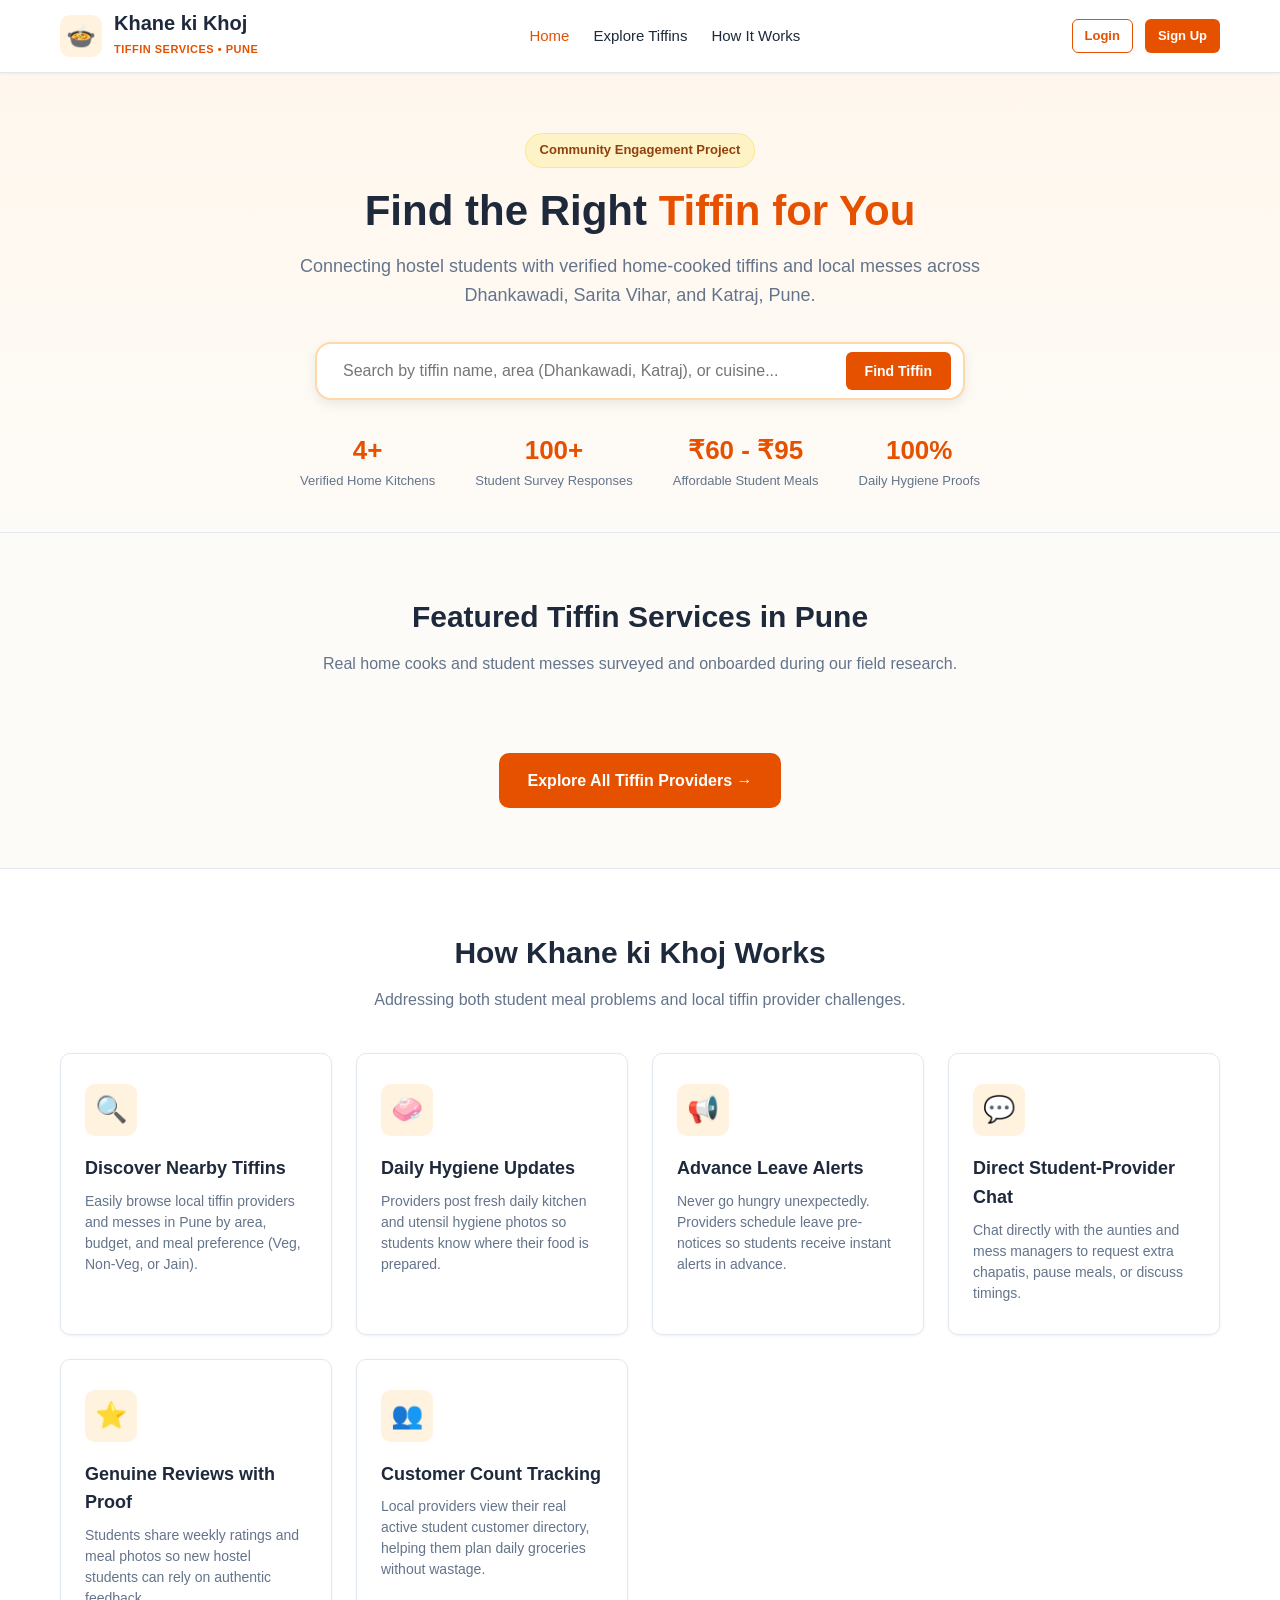
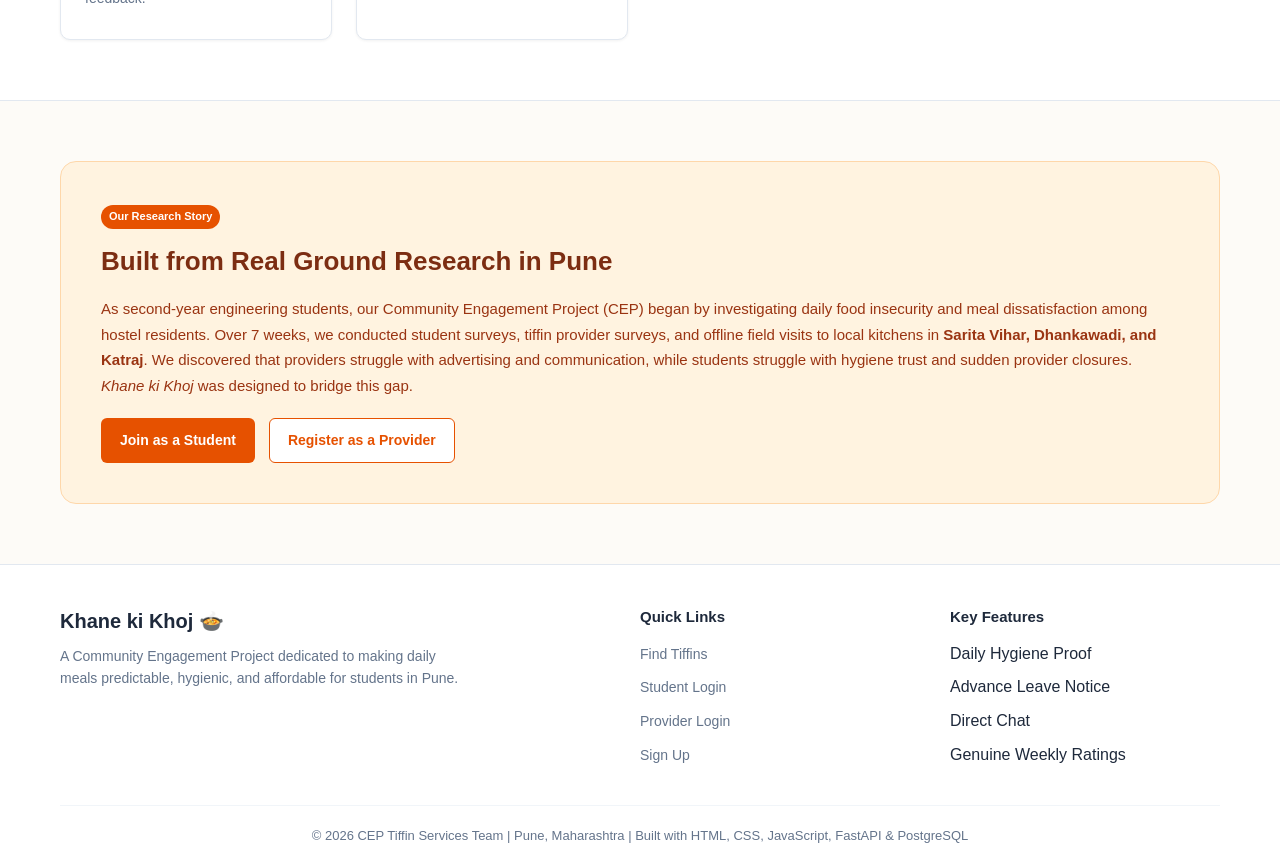
==== frontend/index.html @ 3222ed25 "Initial commit - CEP Tiffin Services" ====
<!DOCTYPE html>
<html lang="en">
<head>
  <meta charset="UTF-8">
  <meta name="viewport" content="width=device-width, initial-scale=1.0">
  <title>Khane ki Khoj - Tiffin Services | College CEP Project</title>
  <link rel="stylesheet" href="css/style.css">
  <link rel="stylesheet" href="css/responsive.css">
</head>
<body>

  <!-- Navigation Bar -->
  <header class="navbar">
    <div class="container nav-container">
      <a href="index.html" class="brand">
        <div class="brand-icon">🍲</div>
        <div class="brand-text">
          <h1>Khane ki Khoj</h1>
          <span>Tiffin Services • Pune</span>
        </div>
      </a>

      <ul class="nav-links">
        <li><a href="index.html" class="active">Home</a></li>
        <li><a href="student-dashboard.html">Explore Tiffins</a></li>
        <li><a href="#how-it-works">How It Works</a></li>
        <!-- <li><a href="#cep-story">CEP Project Story</a></li> -->
      </ul>

      <div class="nav-actions" id="nav-actions">
        <!-- Injected dynamically by api.js based on login state -->
        <a href="login.html" class="btn btn-outline btn-sm">Login</a>
        <a href="register.html" class="btn btn-primary btn-sm">Sign Up</a>
      </div>
    </div>
  </header>

  <!-- Hero Section -->
  <section class="hero">
    <div class="container hero-content">
      <span class="hero-tag">Community Engagement Project</span>
      <h1 class="hero-title">
        Find the Right <span>Tiffin for You</span>
      </h1>
      <p class="hero-subtitle">
        Connecting hostel students with verified home-cooked tiffins and local messes across Dhankawadi, Sarita Vihar, and Katraj, Pune.
      </p>

      <!-- Quick Search Bar -->
      <form class="hero-search-box" action="student-dashboard.html" method="GET">
        <input type="text" name="search" placeholder="Search by tiffin name, area (Dhankawadi, Katraj), or cuisine..." required>
        <button type="submit" class="btn btn-primary">Find Tiffin</button>
      </form>

      <!-- CEP Survey Grounded Metrics -->
      <div class="hero-stats">
        <div class="stat-box">
          <div class="stat-number">4+</div>
          <div class="stat-label">Verified Home Kitchens</div>
        </div>
        <div class="stat-box">
          <div class="stat-number">100+</div>
          <div class="stat-label">Student Survey Responses</div>
        </div>
        <div class="stat-box">
          <div class="stat-number">₹60 - ₹95</div>
          <div class="stat-label">Affordable Student Meals</div>
        </div>
        <div class="stat-box">
          <div class="stat-number">100%</div>
          <div class="stat-label">Daily Hygiene Proofs</div>
        </div>
      </div>
    </div>
  </section>

  <!-- Featured Providers -->
  <section class="section">
    <div class="container">
      <div class="section-title-wrap">
        <h2 class="section-title">Featured Tiffin Services in Pune</h2>
        <p class="section-subtitle">Real home cooks and student messes surveyed and onboarded during our field research.</p>
      </div>

      <div class="providers-grid" id="featured-providers-grid">
        <!-- Rendered dynamically or pre-loaded via JS -->
      </div>

      <div style="text-align: center; margin-top: 36px;">
        <a href="student-dashboard.html" class="btn btn-primary btn-lg">Explore All Tiffin Providers →</a>
      </div>
    </div>
  </section>

  <!-- How It Works Section -->
  <section class="section" id="how-it-works" style="background: #ffffff; border-top: 1px solid var(--border); border-bottom: 1px solid var(--border);">
    <div class="container">
      <div class="section-title-wrap">
        <h2 class="section-title">How Khane ki Khoj Works</h2>
        <p class="section-subtitle">Addressing both student meal problems and local tiffin provider challenges.</p>
      </div>

      <div class="features-grid">
        <div class="feature-card">
          <div class="feature-icon">🔍</div>
          <h3 class="feature-title">Discover Nearby Tiffins</h3>
          <p class="feature-desc">Easily browse local tiffin providers and messes in Pune by area, budget, and meal preference (Veg, Non-Veg, or Jain).</p>
        </div>

        <div class="feature-card">
          <div class="feature-icon">🧼</div>
          <h3 class="feature-title">Daily Hygiene Updates</h3>
          <p class="feature-desc">Providers post fresh daily kitchen and utensil hygiene photos so students know where their food is prepared.</p>
        </div>

        <div class="feature-card">
          <div class="feature-icon">📢</div>
          <h3 class="feature-title">Advance Leave Alerts</h3>
          <p class="feature-desc">Never go hungry unexpectedly. Providers schedule leave pre-notices so students receive instant alerts in advance.</p>
        </div>

        <div class="feature-card">
          <div class="feature-icon">💬</div>
          <h3 class="feature-title">Direct Student-Provider Chat</h3>
          <p class="feature-desc">Chat directly with the aunties and mess managers to request extra chapatis, pause meals, or discuss timings.</p>
        </div>

        <div class="feature-card">
          <div class="feature-icon">⭐</div>
          <h3 class="feature-title">Genuine Reviews with Proof</h3>
          <p class="feature-desc">Students share weekly ratings and meal photos so new hostel students can rely on authentic feedback.</p>
        </div>

        <div class="feature-card">
          <div class="feature-icon">👥</div>
          <h3 class="feature-title">Customer Count Tracking</h3>
          <p class="feature-desc">Local providers view their real active student customer directory, helping them plan daily groceries without wastage.</p>
        </div>
      </div>
    </div>
  </section>

  <!-- CEP Project Story Section -->
  <section class="section" id="cep-story">
    <div class="container">
      <div style="background: var(--primary-soft); border-radius: var(--radius-lg); padding: 40px; border: 1px solid #fed7aa;">
        <span class="badge" style="background: var(--primary); color: #fff; margin-bottom: 12px; display: inline-block;">Our Research Story</span>
        <h2 style="font-size: 26px; font-weight: 800; color: #7c2d12; margin-bottom: 14px;">Built from Real Ground Research in Pune</h2>
        <p style="font-size: 15px; color: #9a3412; line-height: 1.7; margin-bottom: 20px;">
          As second-year engineering students, our Community Engagement Project (CEP) began by investigating daily food insecurity and meal dissatisfaction among hostel residents. Over 7 weeks, we conducted student surveys, tiffin provider surveys, and offline field visits to local kitchens in <strong>Sarita Vihar, Dhankawadi, and Katraj</strong>. We discovered that providers struggle with advertising and communication, while students struggle with hygiene trust and sudden provider closures. <em>Khane ki Khoj</em> was designed to bridge this gap.
        </p>
        <div style="display: flex; gap: 14px; flex-wrap: wrap;">
          <a href="register.html" class="btn btn-primary">Join as a Student</a>
          <a href="register.html?role=provider" class="btn btn-outline" style="background:#fff;">Register as a Provider</a>
        </div>
      </div>
    </div>
  </section>

  <!-- Footer -->
  <footer class="footer">
    <div class="container">
      <div class="footer-content">
        <div class="footer-brand">
          <h2>Khane ki Khoj 🍲</h2>
          <p>A Community Engagement Project dedicated to making daily meals predictable, hygienic, and affordable for students in Pune.</p>
        </div>
        <div class="footer-links">
          <h4>Quick Links</h4>
          <ul>
            <li><a href="student-dashboard.html">Find Tiffins</a></li>
            <li><a href="login.html">Student Login</a></li>
            <li><a href="login.html?role=provider">Provider Login</a></li>
            <li><a href="register.html">Sign Up</a></li>
          </ul>
        </div>
        <div class="footer-links">
          <h4>Key Features</h4>
          <ul>
            <li>Daily Hygiene Proof</li>
            <li>Advance Leave Notice</li>
            <li>Direct Chat</li>
            <li>Genuine Weekly Ratings</li>
          </ul>
        </div>
      </div>
      <div class="footer-bottom">
        <p>© 2026 CEP Tiffin Services Team | Pune, Maharashtra | Built with HTML, CSS, JavaScript, FastAPI & PostgreSQL</p>
      </div>
    </div>
  </footer>

  <script src="js/api.js"></script>
  <script>
    // Quick load featured providers on landing page
    document.addEventListener("DOMContentLoaded", async () => {
      try {
        const providers = await apiGet("/api/providers");
        const grid = document.getElementById("featured-providers-grid");
        if (!grid || !providers) return;

        grid.innerHTML = providers.slice(0, 3).map(p => `
          <div class="provider-card">
            <div class="provider-card-img-wrap">
              <img src="${p.profile_image || 'https://images.unsplash.com/photo-1546833999-b9f581a1996d?w=600'}" alt="${p.service_name}" class="provider-card-img">
              <span class="provider-status-badge ${p.is_available ? 'status-available' : 'status-unavailable'}">
                ${p.is_available ? '✅ Available' : '⚠️ On Leave'}
              </span>
              ${p.today_hygiene_image ? '<div class="provider-hygiene-tag">🧼 Daily Hygiene Proof</div>' : ''}
            </div>
            <div class="provider-card-body">
              <div style="display:flex; justify-content:space-between; align-items:flex-start; margin-bottom:4px;">
                <h3 class="provider-card-title">${p.service_name}</h3>
                <span class="badge badge-rating">⭐ ${p.average_rating > 0 ? p.average_rating : 'New'}</span>
              </div>
              <div class="provider-card-area">📍 ${p.area}</div>
              <p style="font-size:13px; color:var(--dark-muted); margin-bottom:12px;">
                ${p.description ? p.description.slice(0, 90) + '...' : ''}
              </p>
              <div class="provider-card-footer">
                <div class="price-tag">₹<strong>${p.single_meal_price}</strong> / meal</div>
                <a href="provider-profile.html?id=${p.id}" class="btn btn-primary btn-sm">View Menu</a>
              </div>
            </div>
          </div>
        `).join("");
      } catch (err) {
        console.error(err);
      }
    });
  </script>
</body>
</html>
---- frontend/css/style.css ----
/* ==========================================================================
   Khane ki Khoj - Tiffin Services (CEP Project)
   Main Stylesheet: Global Styles, Landing Page, Navigation, Cards & UI Elements
   ========================================================================== */

:root {
  --primary: #e65100;         /* Warm Deep Orange / Terracotta */
  --primary-light: #ff9800;   /* Saffron / Warm Amber */
  --primary-soft: #fff3e0;    /* Light Cream Orange */
  --primary-dark: #bf360c;
  --secondary: #2e7d32;       /* Fresh Leaf Green (Hygiene & Pure Veg) */
  --secondary-soft: #e8f5e9;
  --danger: #d32f2f;          /* Leave / Unavailable Red */
  --danger-soft: #ffebee;
  --warning: #f57c00;
  --warning-soft: #fff8e1;
  --dark: #1e293b;            /* Slate Dark */
  --dark-muted: #64748b;
  --bg-page: #fdfbf7;         /* Warm homely off-white */
  --bg-card: #ffffff;
  --border: #e2e8f0;
  --border-light: #f1f5f9;
  --radius-sm: 6px;
  --radius-md: 10px;
  --radius-lg: 16px;
  --radius-full: 9999px;
  --shadow-sm: 0 1px 3px rgba(0, 0, 0, 0.06);
  --shadow-md: 0 4px 12px rgba(0, 0, 0, 0.08);
  --shadow-lg: 0 10px 25px rgba(0, 0, 0, 0.1);
  --font-sans: 'Inter', -apple-system, BlinkMacSystemFont, 'Segoe UI', Roboto, Helvetica, Arial, sans-serif;
  --container-width: 1200px;
}

* {
  margin: 0;
  padding: 0;
  box-sizing: border-box;
}

body {
  font-family: var(--font-sans);
  background-color: var(--bg-page);
  color: var(--dark);
  line-height: 1.6;
  min-height: 100vh;
  display: flex;
  flex-direction: column;
}

a {
  color: var(--primary);
  text-decoration: none;
  transition: color 0.2s ease;
}

a:hover {
  color: var(--primary-dark);
}

img {
  max-width: 100%;
  height: auto;
  display: block;
}

.container {
  width: 100%;
  max-width: var(--container-width);
  margin: 0 auto;
  padding: 0 20px;
}

/* ================= Navbar ================= */
.navbar {
  background: #ffffff;
  border-bottom: 1px solid var(--border);
  position: sticky;
  top: 0;
  z-index: 1000;
  box-shadow: var(--shadow-sm);
}

.navbar .nav-container {
  display: flex;
  align-items: center;
  justify-content: space-between;
  height: 72px;
}

.brand {
  display: flex;
  align-items: center;
  gap: 12px;
  text-decoration: none;
}

.brand-icon {
  width: 42px;
  height: 42px;
  background: var(--primary-soft);
  color: var(--primary);
  display: flex;
  align-items: center;
  justify-content: center;
  border-radius: var(--radius-md);
  font-size: 24px;
}

.brand-text h1 {
  font-size: 20px;
  font-weight: 700;
  color: var(--dark);
  line-height: 1.2;
}

.brand-text span {
  font-size: 11px;
  text-transform: uppercase;
  letter-spacing: 0.5px;
  color: var(--primary);
  font-weight: 600;
}

.nav-links {
  display: flex;
  align-items: center;
  gap: 24px;
  list-style: none;
}

.nav-links a {
  color: var(--dark);
  font-weight: 500;
  font-size: 15px;
}

.nav-links a:hover,
.nav-links a.active {
  color: var(--primary);
}

.nav-actions {
  display: flex;
  align-items: center;
  gap: 12px;
}

/* ================= Buttons ================= */
.btn {
  display: inline-flex;
  align-items: center;
  justify-content: center;
  gap: 8px;
  padding: 10px 18px;
  font-size: 14px;
  font-weight: 600;
  border-radius: var(--radius-sm);
  border: 1px solid transparent;
  cursor: pointer;
  transition: all 0.2s ease;
  text-decoration: none;
}

.btn-primary {
  background-color: var(--primary);
  color: #ffffff;
}

.btn-primary:hover {
  background-color: var(--primary-dark);
  color: #ffffff;
}

.btn-outline {
  background-color: transparent;
  border-color: var(--primary);
  color: var(--primary);
}

.btn-outline:hover {
  background-color: var(--primary-soft);
}

.btn-secondary {
  background-color: var(--secondary);
  color: #ffffff;
}

.btn-secondary:hover {
  background-color: #1b5e20;
}

.btn-danger {
  background-color: var(--danger);
  color: #ffffff;
}

.btn-sm {
  padding: 6px 12px;
  font-size: 13px;
}

.btn-lg {
  padding: 14px 28px;
  font-size: 16px;
  border-radius: var(--radius-md);
}

/* ================= Notification Bell ================= */
.notification-bell-btn {
  background: none;
  border: 1px solid var(--border);
  border-radius: var(--radius-full);
  width: 40px;
  height: 40px;
  position: relative;
  cursor: pointer;
  display: flex;
  align-items: center;
  justify-content: center;
  font-size: 18px;
  color: var(--dark);
}

.notification-bell-btn:hover {
  background: var(--border-light);
}

.notification-badge {
  position: absolute;
  top: -4px;
  right: -4px;
  background: var(--danger);
  color: white;
  font-size: 11px;
  font-weight: 700;
  border-radius: var(--radius-full);
  min-width: 18px;
  height: 18px;
  display: flex;
  align-items: center;
  justify-content: center;
  padding: 0 4px;
}

/* Notifications Dropdown */
.notifications-dropdown {
  position: absolute;
  top: 55px;
  right: 0;
  width: 340px;
  background: #ffffff;
  border-radius: var(--radius-md);
  box-shadow: var(--shadow-lg);
  border: 1px solid var(--border);
  display: none;
  z-index: 1050;
  max-height: 420px;
  overflow-y: auto;
}

.notifications-dropdown.active {
  display: block;
}

.notif-header {
  display: flex;
  justify-content: space-between;
  align-items: center;
  padding: 12px 16px;
  border-bottom: 1px solid var(--border);
  font-weight: 600;
  font-size: 14px;
}

.notif-item {
  padding: 12px 16px;
  border-bottom: 1px solid var(--border-light);
  font-size: 13px;
  transition: background 0.15s ease;
}

.notif-item:hover {
  background: #fdf8f4;
}

.notif-item.unread {
  background: #fff8f0;
  border-left: 3px solid var(--primary);
}

.notif-item .notif-title {
  font-weight: 600;
  color: var(--dark);
  margin-bottom: 3px;
}

.notif-item .notif-time {
  font-size: 11px;
  color: var(--dark-muted);
  margin-top: 4px;
}

/* ================= Hero Section ================= */
.hero {
  padding: 60px 0 40px;
  background: linear-gradient(180deg, #fff7ed 0%, var(--bg-page) 100%);
  border-bottom: 1px solid var(--border);
}

.hero-content {
  text-align: center;
  max-width: 800px;
  margin: 0 auto;
}

.hero-tag {
  display: inline-block;
  background: #fef3c7;
  color: #92400e;
  padding: 6px 14px;
  border-radius: var(--radius-full);
  font-size: 13px;
  font-weight: 600;
  margin-bottom: 18px;
  border: 1px solid #fde68a;
}

.hero-title {
  font-size: 42px;
  font-weight: 800;
  color: var(--dark);
  line-height: 1.2;
  margin-bottom: 16px;
}

.hero-title span {
  color: var(--primary);
}

.hero-subtitle {
  font-size: 18px;
  color: var(--dark-muted);
  margin-bottom: 32px;
}

/* Hero Search Bar */
.hero-search-box {
  background: #ffffff;
  padding: 8px 12px;
  border-radius: var(--radius-lg);
  box-shadow: var(--shadow-md);
  display: flex;
  gap: 10px;
  align-items: center;
  max-width: 650px;
  margin: 0 auto 30px;
  border: 2px solid #fed7aa;
}

.hero-search-box input {
  flex: 1;
  border: none;
  outline: none;
  font-size: 16px;
  padding: 10px 14px;
  font-family: inherit;
}

.hero-stats {
  display: flex;
  justify-content: center;
  gap: 40px;
  margin-top: 20px;
}

.stat-box {
  text-align: center;
}

.stat-number {
  font-size: 26px;
  font-weight: 700;
  color: var(--primary);
}

.stat-label {
  font-size: 13px;
  color: var(--dark-muted);
}

/* ================= Features Grid ================= */
.section {
  padding: 60px 0;
}

.section-title-wrap {
  text-align: center;
  max-width: 650px;
  margin: 0 auto 40px;
}

.section-title {
  font-size: 30px;
  font-weight: 700;
  color: var(--dark);
  margin-bottom: 10px;
}

.section-subtitle {
  font-size: 16px;
  color: var(--dark-muted);
}

.features-grid {
  display: grid;
  grid-template-columns: repeat(auto-fit, minmax(260px, 1fr));
  gap: 24px;
}

.feature-card {
  background: var(--bg-card);
  padding: 30px 24px;
  border-radius: var(--radius-md);
  border: 1px solid var(--border);
  box-shadow: var(--shadow-sm);
  transition: transform 0.2s ease, box-shadow 0.2s ease;
}

.feature-card:hover {
  transform: translateY(-4px);
  box-shadow: var(--shadow-md);
}

.feature-icon {
  width: 52px;
  height: 52px;
  border-radius: var(--radius-md);
  background: var(--primary-soft);
  color: var(--primary);
  display: flex;
  align-items: center;
  justify-content: center;
  font-size: 26px;
  margin-bottom: 18px;
}

.feature-title {
  font-size: 18px;
  font-weight: 700;
  margin-bottom: 8px;
  color: var(--dark);
}

.feature-desc {
  font-size: 14px;
  color: var(--dark-muted);
  line-height: 1.5;
}

/* ================= Provider Cards ================= */
.providers-grid {
  display: grid;
  grid-template-columns: repeat(auto-fill, minmax(320px, 1fr));
  gap: 24px;
}

.provider-card {
  background: #ffffff;
  border-radius: var(--radius-md);
  border: 1px solid var(--border);
  overflow: hidden;
  box-shadow: var(--shadow-sm);
  transition: transform 0.2s ease, box-shadow 0.2s ease;
  display: flex;
  flex-direction: column;
}

.provider-card:hover {
  transform: translateY(-3px);
  box-shadow: var(--shadow-md);
}

.provider-card-img-wrap {
  position: relative;
  height: 180px;
  background: #f1f5f9;
}

.provider-card-img {
  width: 100%;
  height: 100%;
  object-fit: cover;
}

.provider-status-badge {
  position: absolute;
  top: 12px;
  right: 12px;
  padding: 4px 10px;
  border-radius: var(--radius-full);
  font-size: 12px;
  font-weight: 600;
}

.status-available {
  background: #dcfce7;
  color: #15803d;
  border: 1px solid #bbf7d0;
}

.status-unavailable {
  background: #fee2e2;
  color: #b91c1c;
  border: 1px solid #fecaca;
}

.provider-hygiene-tag {
  position: absolute;
  bottom: 12px;
  left: 12px;
  background: rgba(0, 0, 0, 0.75);
  color: #ffffff;
  padding: 3px 8px;
  border-radius: var(--radius-sm);
  font-size: 11px;
  font-weight: 500;
  backdrop-filter: blur(4px);
}

.provider-card-body {
  padding: 20px;
  flex: 1;
  display: flex;
  flex-direction: column;
}

.provider-card-title {
  font-size: 18px;
  font-weight: 700;
  color: var(--dark);
  margin-bottom: 4px;
}

.provider-card-area {
  font-size: 13px;
  color: var(--dark-muted);
  margin-bottom: 10px;
  display: flex;
  align-items: center;
  gap: 4px;
}

.provider-card-badges {
  display: flex;
  flex-wrap: wrap;
  gap: 6px;
  margin-bottom: 12px;
}

.badge {
  font-size: 11px;
  font-weight: 600;
  padding: 3px 8px;
  border-radius: var(--radius-full);
}

.badge-veg {
  background: #dcfce7;
  color: #166534;
}

.badge-nonveg {
  background: #fee2e2;
  color: #991b1b;
}

.badge-rating {
  background: #fef3c7;
  color: #92400e;
  display: inline-flex;
  align-items: center;
  gap: 3px;
}

.provider-leave-alert-box {
  background: #fff1f2;
  border: 1px solid #fecdd3;
  color: #9f1239;
  padding: 8px 12px;
  border-radius: var(--radius-sm);
  font-size: 12px;
  margin-bottom: 12px;
  line-height: 1.4;
}

.provider-card-footer {
  margin-top: auto;
  padding-top: 14px;
  border-top: 1px solid var(--border-light);
  display: flex;
  align-items: center;
  justify-content: space-between;
}

.price-tag {
  font-size: 13px;
  color: var(--dark-muted);
}

.price-tag strong {
  font-size: 18px;
  color: var(--primary);
}

/* ================= Advertisements Carousel / Banner ================= */
.ad-banner-card {
  background: linear-gradient(135deg, #ffedd5 0%, #fed7aa 100%);
  border: 1px solid #fdba74;
  border-radius: var(--radius-md);
  padding: 24px;
  margin-bottom: 30px;
  display: flex;
  align-items: center;
  justify-content: space-between;
  gap: 20px;
}

.ad-banner-info h3 {
  font-size: 20px;
  font-weight: 700;
  color: #7c2d12;
  margin-bottom: 6px;
}

.ad-banner-info p {
  font-size: 14px;
  color: #9a3412;
}

/* ================= Footer ================= */
.footer {
  background: #ffffff;
  border-top: 1px solid var(--border);
  padding: 40px 0 20px;
  margin-top: auto;
}

.footer-content {
  display: grid;
  grid-template-columns: 2fr 1fr 1fr;
  gap: 40px;
  margin-bottom: 30px;
}

.footer-brand h2 {
  font-size: 20px;
  color: var(--dark);
  margin-bottom: 8px;
}

.footer-brand p {
  font-size: 14px;
  color: var(--dark-muted);
  max-width: 400px;
}

.footer-links h4 {
  font-size: 15px;
  color: var(--dark);
  margin-bottom: 12px;
}

.footer-links ul {
  list-style: none;
}

.footer-links li {
  margin-bottom: 8px;
}

.footer-links a {
  color: var(--dark-muted);
  font-size: 14px;
}

.footer-links a:hover {
  color: var(--primary);
}

.footer-bottom {
  text-align: center;
  padding-top: 20px;
  border-top: 1px solid var(--border-light);
  font-size: 13px;
  color: var(--dark-muted);
}

/* ================= Toast Alerts ================= */
#toast-container {
  position: fixed;
  bottom: 24px;
  right: 24px;
  z-index: 9999;
  display: flex;
  flex-direction: column;
  gap: 10px;
}

.toast {
  padding: 12px 20px;
  border-radius: var(--radius-sm);
  background: var(--dark);
  color: #ffffff;
  font-size: 14px;
  font-weight: 500;
  box-shadow: var(--shadow-lg);
  display: flex;
  align-items: center;
  gap: 10px;
  animation: slideInRight 0.3s ease;
  min-width: 260px;
}

.toast.toast-success {
  background: #166534;
}

.toast.toast-error {
  background: #991b1b;
}

.toast.toast-info {
  background: #0369a1;
}

@keyframes slideInRight {
  from {
    transform: translateX(100%);
    opacity: 0;
  }
  to {
    transform: translateX(0);
    opacity: 1;
  }
}
---- frontend/css/responsive.css ----
/* ==========================================================================
   Khane ki Khoj - Tiffin Services
   Responsive Stylesheet
   ========================================================================== */

@media (max-width: 1024px) {
  .hero-title {
    font-size: 34px;
  }
  .hygiene-display-box {
    grid-template-columns: 1fr;
  }
  .chat-container {
    height: 580px;
  }
}

@media (max-width: 768px) {
  .navbar .nav-container {
    height: auto;
    padding: 14px 20px;
    flex-wrap: wrap;
    gap: 14px;
  }

  .nav-links {
    order: 3;
    width: 100%;
    justify-content: space-around;
    padding-top: 10px;
    border-top: 1px solid var(--border-light);
  }

  .nav-actions {
    margin-left: auto;
  }

  .hero {
    padding: 40px 0 30px;
  }

  .hero-title {
    font-size: 28px;
  }

  .hero-subtitle {
    font-size: 15px;
  }

  .hero-search-box {
    flex-direction: column;
    padding: 12px;
  }

  .hero-search-box .btn {
    width: 100%;
  }

  .hero-stats {
    gap: 20px;
  }

  .stat-number {
    font-size: 22px;
  }

  .section {
    padding: 40px 0;
  }

  .section-title {
    font-size: 24px;
  }

  .ad-banner-card {
    flex-direction: column;
    text-align: center;
  }

  .chat-container {
    grid-template-columns: 1fr;
    height: auto;
  }

  .chat-sidebar {
    height: 200px;
    border-right: none;
    border-bottom: 1px solid var(--border);
  }

  .chat-main {
    height: 480px;
  }

  .footer-content {
    grid-template-columns: 1fr;
    gap: 24px;
  }

  .dashboard-header {
    flex-direction: column;
    align-items: flex-start;
  }

  .filter-bar {
    flex-direction: column;
    align-items: stretch;
  }

  .filter-group {
    width: 100%;
  }

  .notifications-dropdown {
    width: 300px;
    right: -50px;
  }
}

@media (max-width: 480px) {
  .hero-title {
    font-size: 24px;
  }

  .stat-card {
    padding: 16px;
  }

  .btn-lg {
    width: 100%;
  }

  .data-table {
    display: block;
    overflow-x: auto;
  }
}
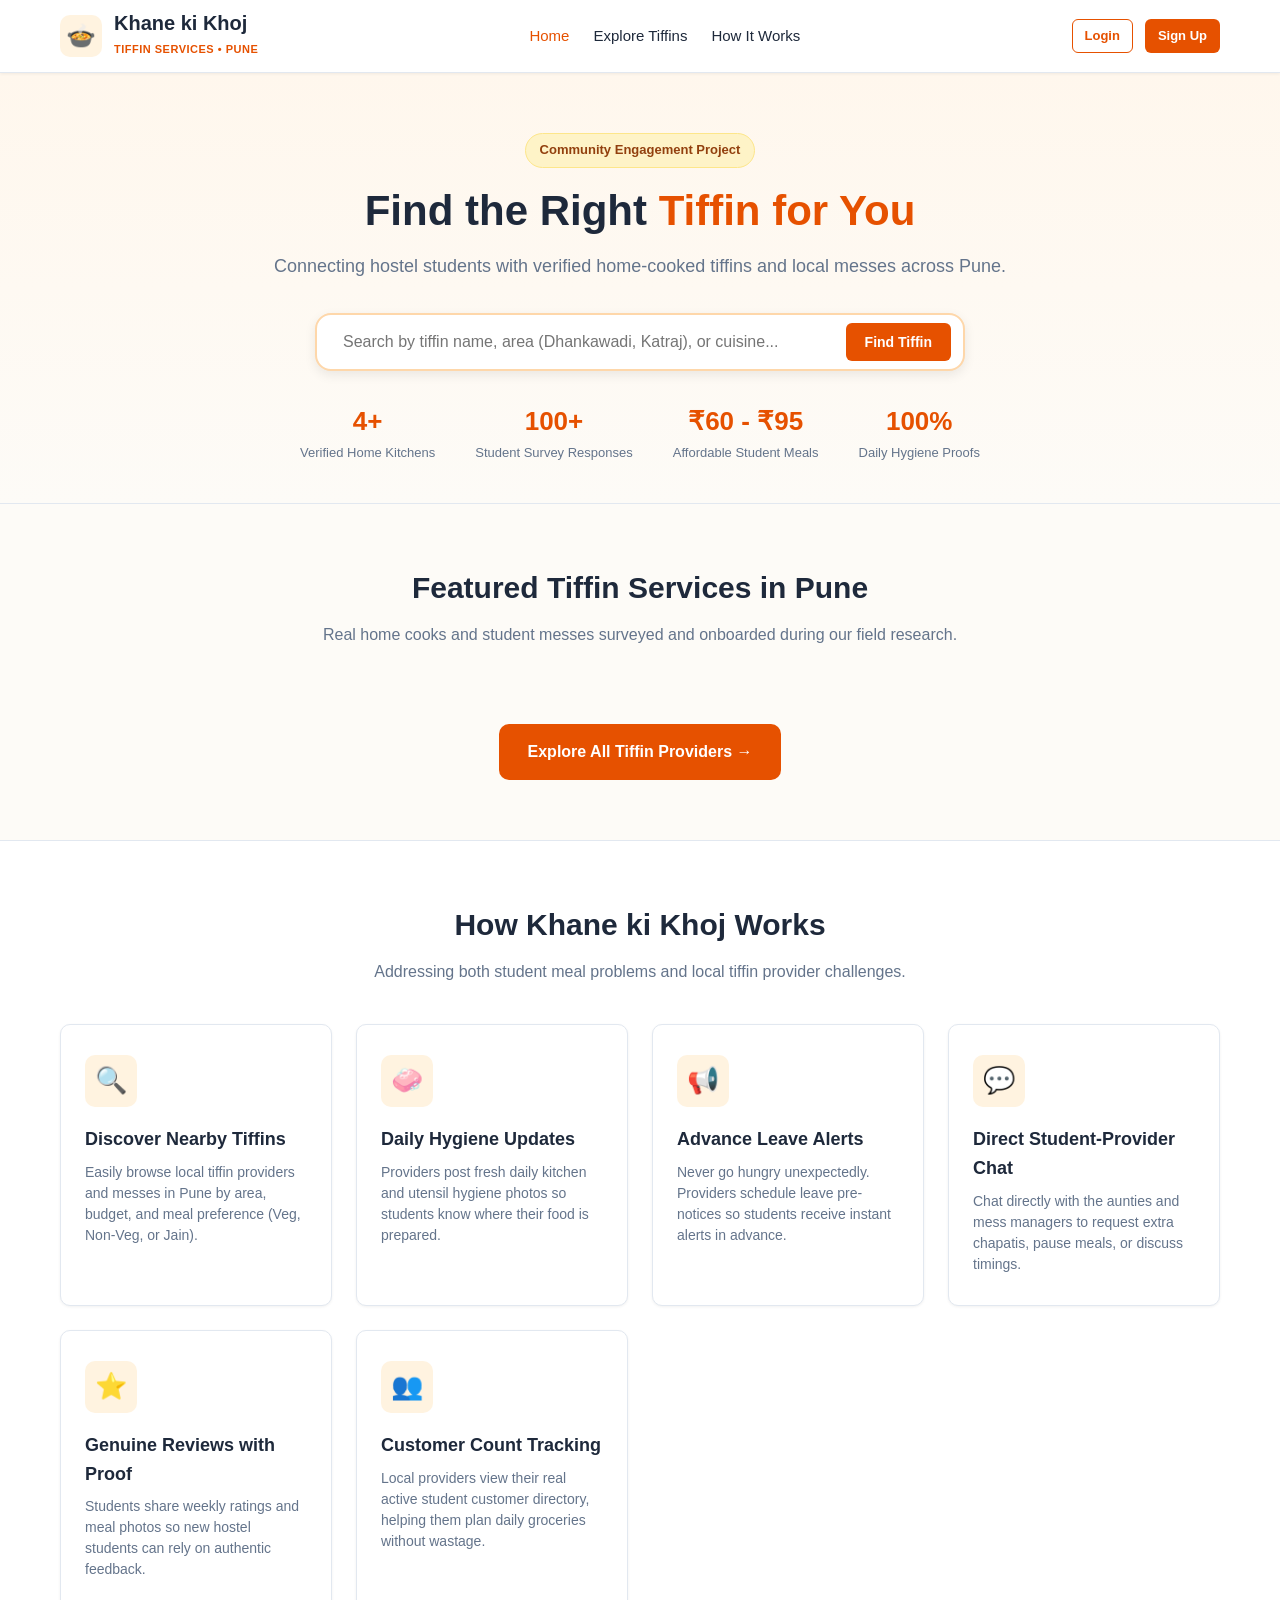
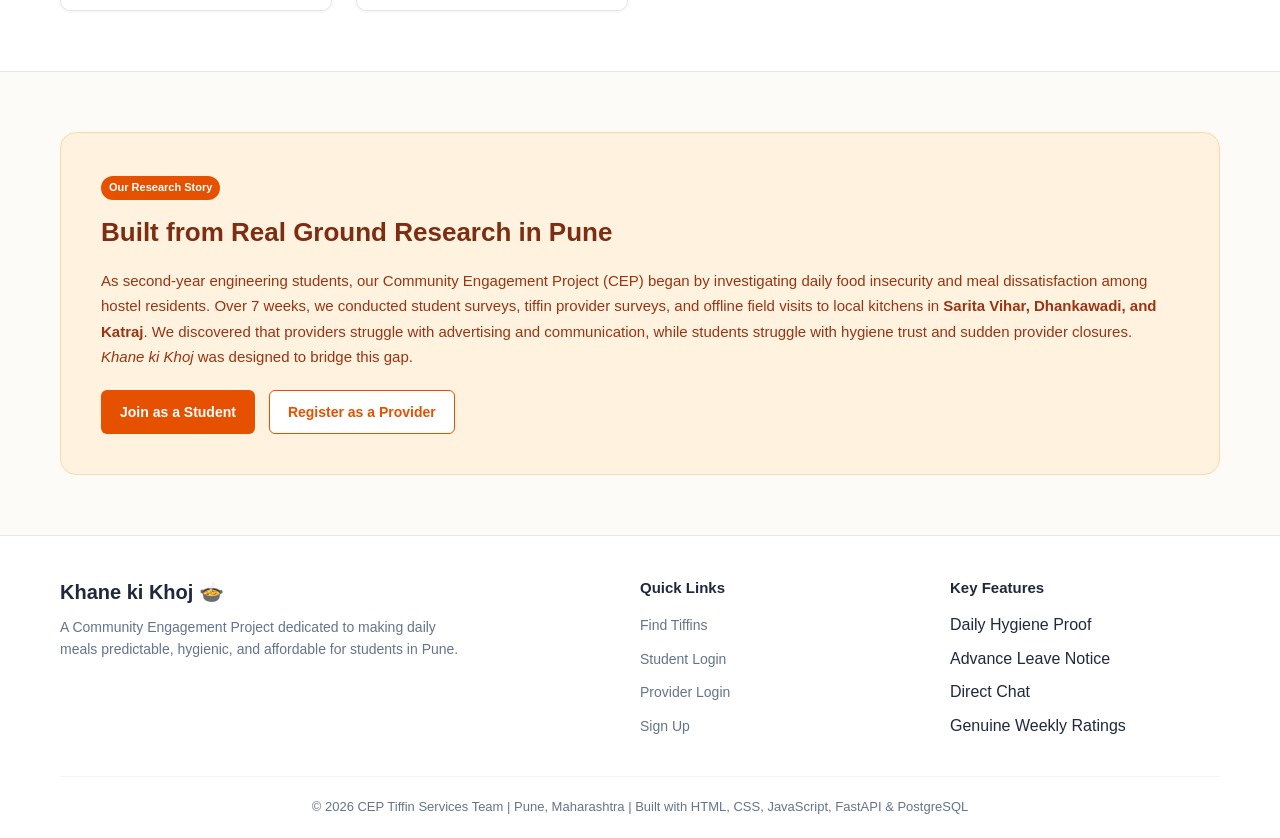
==== commit 8432a694: "forget password email" ====
--- a/frontend/index.html
+++ b/frontend/index.html
@@ -43,7 +43,7 @@
         Find the Right <span>Tiffin for You</span>
       </h1>
       <p class="hero-subtitle">
-        Connecting hostel students with verified home-cooked tiffins and local messes across Dhankawadi, Sarita Vihar, and Katraj, Pune.
+        Connecting hostel students with verified home-cooked tiffins and local messes across Pune.
       </p>
 
       <!-- Quick Search Bar -->
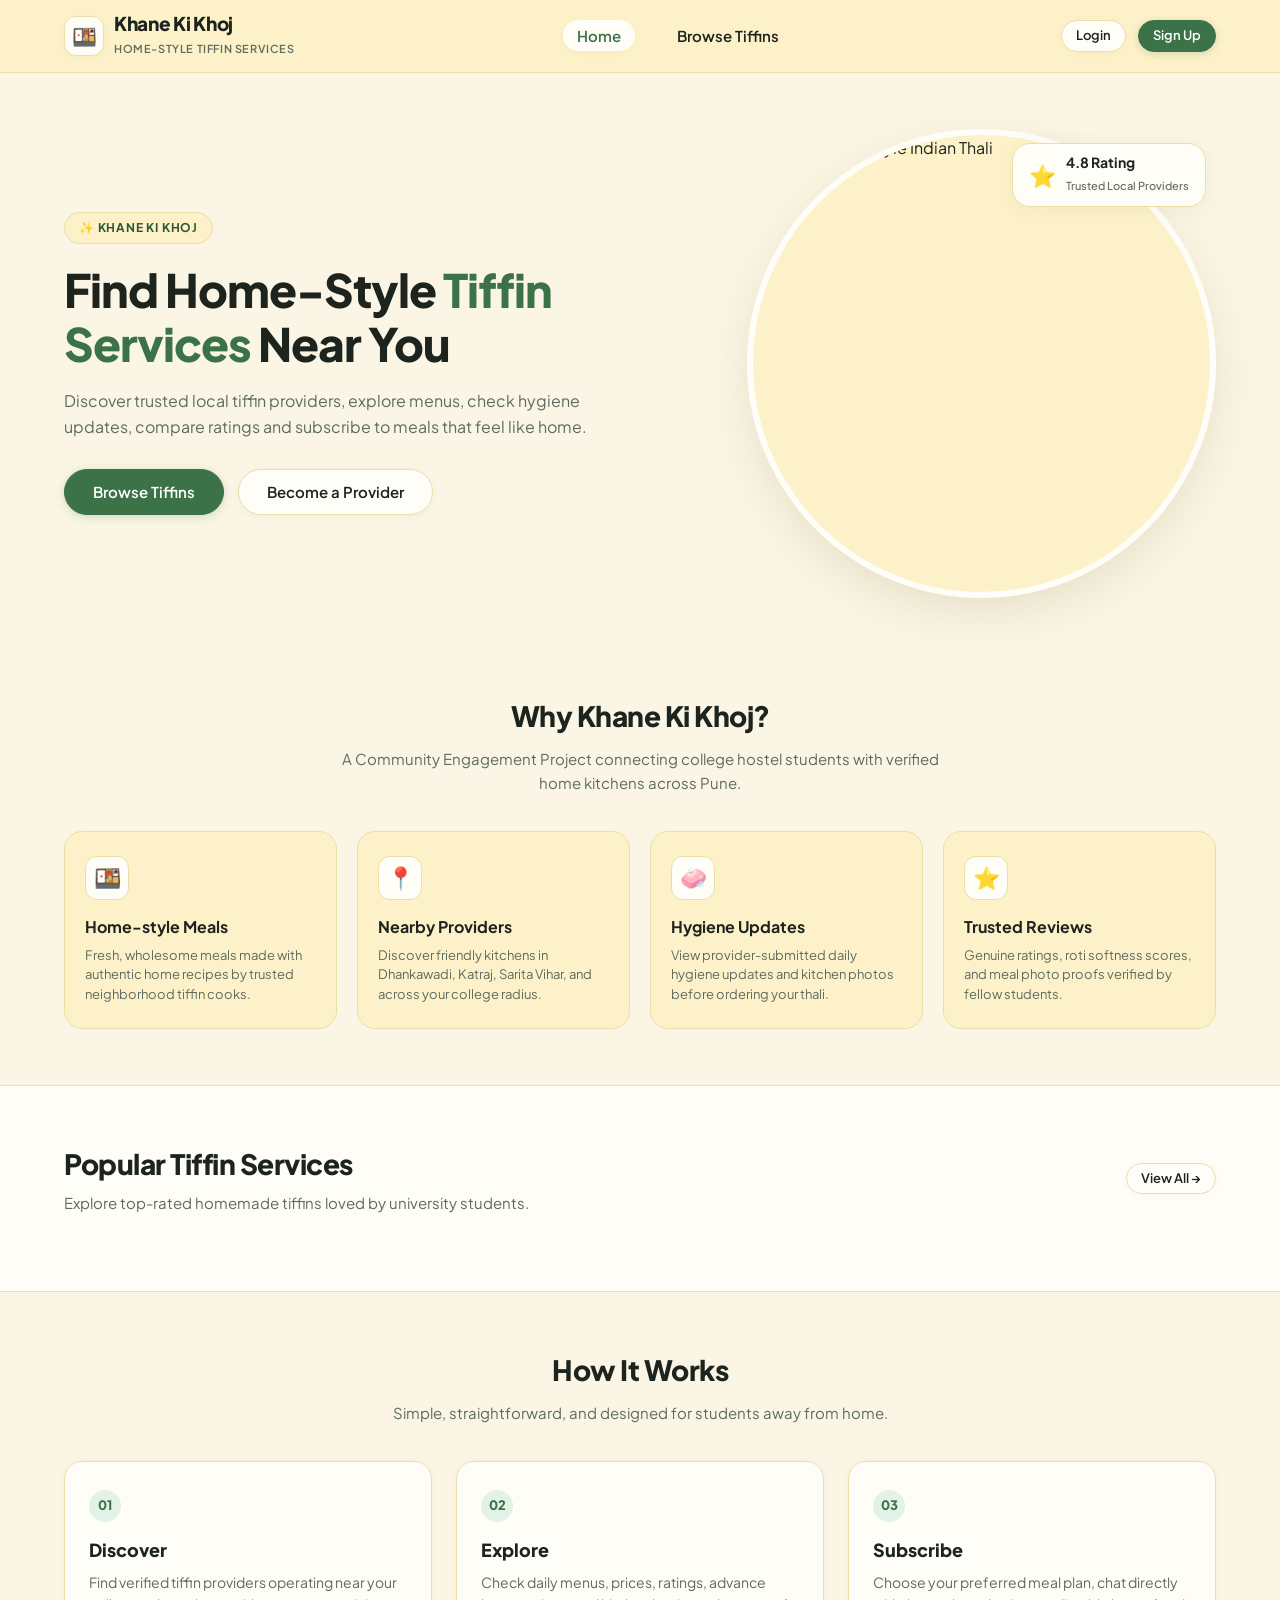
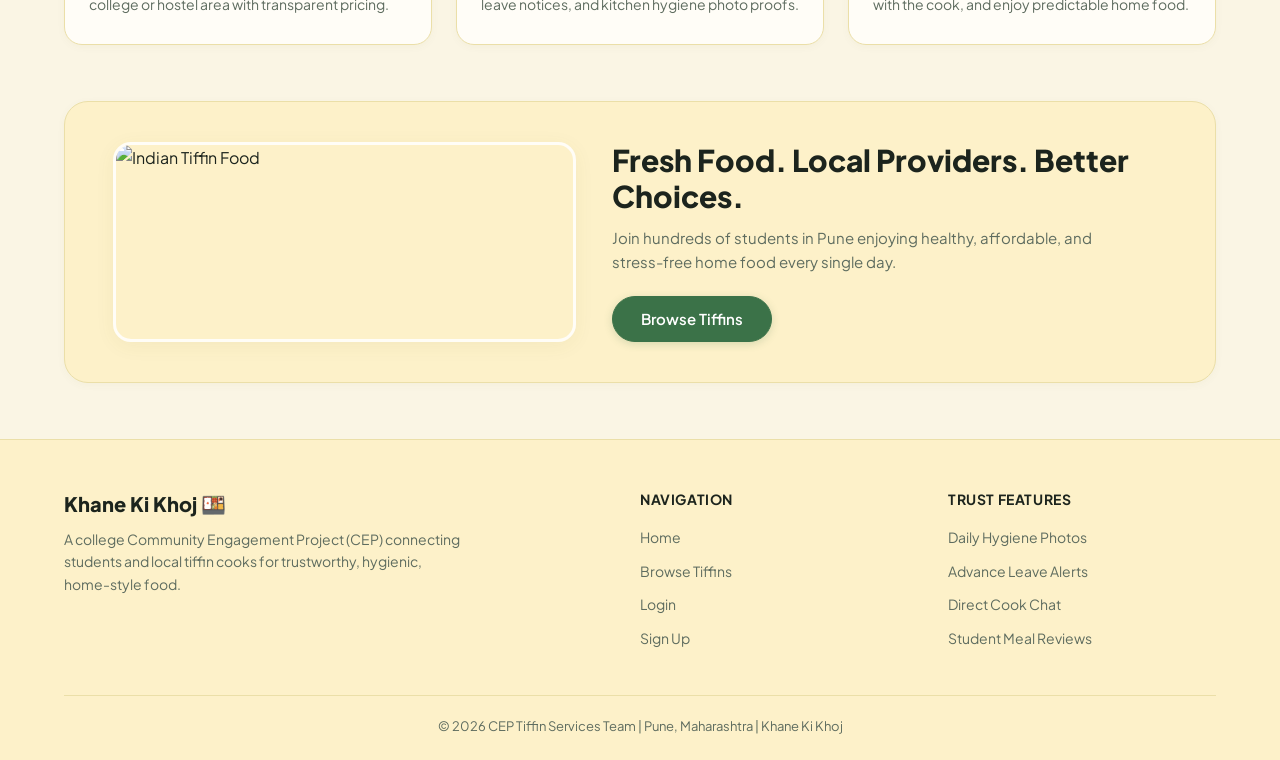
==== commit d9d16e07: "figma frontend and timestamp" ====
--- a/frontend/index.html
+++ b/frontend/index.html
@@ -3,8 +3,9 @@
 <head>
   <meta charset="UTF-8">
   <meta name="viewport" content="width=device-width, initial-scale=1.0">
-  <title>Khane ki Khoj - Tiffin Services | College CEP Project</title>
+  <title>Khane Ki Khoj | Find Home-Style Tiffin Services Near You</title>
   <link rel="stylesheet" href="css/style.css">
+  <link rel="stylesheet" href="css/dashboard.css">
   <link rel="stylesheet" href="css/responsive.css">
 </head>
 <body>
@@ -13,145 +14,163 @@
   <header class="navbar">
     <div class="container nav-container">
       <a href="index.html" class="brand">
-        <div class="brand-icon">🍲</div>
+        <div class="brand-icon-box">🍱</div>
         <div class="brand-text">
-          <h1>Khane ki Khoj</h1>
-          <span>Tiffin Services • Pune</span>
+          <h1>Khane Ki Khoj</h1>
+          <span>Home-Style Tiffin Services</span>
         </div>
       </a>
 
       <ul class="nav-links">
         <li><a href="index.html" class="active">Home</a></li>
-        <li><a href="student-dashboard.html">Explore Tiffins</a></li>
-        <li><a href="#how-it-works">How It Works</a></li>
-        <!-- <li><a href="#cep-story">CEP Project Story</a></li> -->
+        <li><a href="student-dashboard.html">Browse Tiffins</a></li>
       </ul>
 
       <div class="nav-actions" id="nav-actions">
-        <!-- Injected dynamically by api.js based on login state -->
-        <a href="login.html" class="btn btn-outline btn-sm">Login</a>
+        <!-- Rendered dynamically by api.js based on auth state -->
+        <a href="login.html" class="btn btn-secondary btn-sm">Login</a>
         <a href="register.html" class="btn btn-primary btn-sm">Sign Up</a>
       </div>
     </div>
   </header>
 
   <!-- Hero Section -->
-  <section class="hero">
-    <div class="container hero-content">
-      <span class="hero-tag">Community Engagement Project</span>
-      <h1 class="hero-title">
-        Find the Right <span>Tiffin for You</span>
-      </h1>
-      <p class="hero-subtitle">
-        Connecting hostel students with verified home-cooked tiffins and local messes across Pune.
-      </p>
-
-      <!-- Quick Search Bar -->
-      <form class="hero-search-box" action="student-dashboard.html" method="GET">
-        <input type="text" name="search" placeholder="Search by tiffin name, area (Dhankawadi, Katraj), or cuisine..." required>
-        <button type="submit" class="btn btn-primary">Find Tiffin</button>
-      </form>
-
-      <!-- CEP Survey Grounded Metrics -->
-      <div class="hero-stats">
-        <div class="stat-box">
-          <div class="stat-number">4+</div>
-          <div class="stat-label">Verified Home Kitchens</div>
-        </div>
-        <div class="stat-box">
-          <div class="stat-number">100+</div>
-          <div class="stat-label">Student Survey Responses</div>
-        </div>
-        <div class="stat-box">
-          <div class="stat-number">₹60 - ₹95</div>
-          <div class="stat-label">Affordable Student Meals</div>
-        </div>
-        <div class="stat-box">
-          <div class="stat-number">100%</div>
-          <div class="stat-label">Daily Hygiene Proofs</div>
-        </div>
-      </div>
-    </div>
-  </section>
-
-  <!-- Featured Providers -->
+  <section class="hero-section">
+    <div class="container">
+      <div class="hero-grid">
+        <!-- Hero Left Content -->
+        <div class="hero-left">
+          <span class="hero-tag">✨ KHANE KI KHOJ</span>
+          <h1 class="hero-title">
+            Find Home-Style <span>Tiffin Services</span> Near You
+          </h1>
+          <p class="hero-subtitle">
+            Discover trusted local tiffin providers, explore menus, check hygiene updates, compare ratings and subscribe to meals that feel like home.
+          </p>
+
+          <div class="hero-btn-group">
+            <a href="student-dashboard.html" class="btn btn-primary btn-lg">Browse Tiffins</a>
+            <a href="register.html?role=provider" class="btn btn-secondary btn-lg">Become a Provider</a>
+          </div>
+        </div>
+
+        <!-- Hero Right Food Image -->
+        <div class="hero-image-wrapper">
+          <div class="hero-image-container">
+            <img src="https://images.unsplash.com/photo-1610057099443-fde8c4d50f91?w=800&auto=format&fit=crop&q=80" alt="Fresh Home-Style Indian Thali">
+          </div>
+          <!-- Floating rating pill card from Figma reference -->
+          <div class="floating-badge">
+            <div class="floating-badge-icon">⭐</div>
+            <div class="floating-badge-text">
+              <strong>4.8 Rating</strong>
+              <span>Trusted Local Providers</span>
+            </div>
+          </div>
+        </div>
+      </div>
+    </div>
+  </section>
+
+  <!-- Why Khane Ki Khoj? Section (4 Pastel Cards) -->
   <section class="section">
     <div class="container">
-      <div class="section-title-wrap">
-        <h2 class="section-title">Featured Tiffin Services in Pune</h2>
-        <p class="section-subtitle">Real home cooks and student messes surveyed and onboarded during our field research.</p>
+      <div class="section-header">
+        <h2 class="section-title">Why Khane Ki Khoj?</h2>
+        <p class="section-subtitle">A Community Engagement Project connecting college hostel students with verified home kitchens across Pune.</p>
+      </div>
+
+      <div class="features-grid-4">
+        <!-- Card 1 -->
+        <div class="feature-pill-card">
+          <div class="feature-pill-icon">🍱</div>
+          <h3 class="feature-pill-title">Home-style Meals</h3>
+          <p class="feature-pill-desc">Fresh, wholesome meals made with authentic home recipes by trusted neighborhood tiffin cooks.</p>
+        </div>
+
+        <!-- Card 2 -->
+        <div class="feature-pill-card">
+          <div class="feature-pill-icon">📍</div>
+          <h3 class="feature-pill-title">Nearby Providers</h3>
+          <p class="feature-pill-desc">Discover friendly kitchens in Dhankawadi, Katraj, Sarita Vihar, and across your college radius.</p>
+        </div>
+
+        <!-- Card 3 -->
+        <div class="feature-pill-card">
+          <div class="feature-pill-icon">🧼</div>
+          <h3 class="feature-pill-title">Hygiene Updates</h3>
+          <p class="feature-pill-desc">View provider-submitted daily hygiene updates and kitchen photos before ordering your thali.</p>
+        </div>
+
+        <!-- Card 4 -->
+        <div class="feature-pill-card">
+          <div class="feature-pill-icon">⭐</div>
+          <h3 class="feature-pill-title">Trusted Reviews</h3>
+          <p class="feature-pill-desc">Genuine ratings, roti softness scores, and meal photo proofs verified by fellow students.</p>
+        </div>
+      </div>
+    </div>
+  </section>
+
+  <!-- Popular Tiffin Services Section -->
+  <section class="section" style="background-color: var(--bg-surface); border-top: 1px solid var(--border-warm); border-bottom: 1px solid var(--border-warm);">
+    <div class="container">
+      <div class="content-section-header">
+        <div>
+          <h2 class="section-title" style="margin-bottom: 4px;">Popular Tiffin Services</h2>
+          <p class="section-subtitle" style="text-align: left; margin: 0;">Explore top-rated homemade tiffins loved by university students.</p>
+        </div>
+        <a href="student-dashboard.html" class="btn btn-secondary btn-sm">View All →</a>
       </div>
 
       <div class="providers-grid" id="featured-providers-grid">
-        <!-- Rendered dynamically or pre-loaded via JS -->
-      </div>
-
-      <div style="text-align: center; margin-top: 36px;">
-        <a href="student-dashboard.html" class="btn btn-primary btn-lg">Explore All Tiffin Providers →</a>
-      </div>
-    </div>
-  </section>
-
-  <!-- How It Works Section -->
-  <section class="section" id="how-it-works" style="background: #ffffff; border-top: 1px solid var(--border); border-bottom: 1px solid var(--border);">
-    <div class="container">
-      <div class="section-title-wrap">
-        <h2 class="section-title">How Khane ki Khoj Works</h2>
-        <p class="section-subtitle">Addressing both student meal problems and local tiffin provider challenges.</p>
-      </div>
-
-      <div class="features-grid">
-        <div class="feature-card">
-          <div class="feature-icon">🔍</div>
-          <h3 class="feature-title">Discover Nearby Tiffins</h3>
-          <p class="feature-desc">Easily browse local tiffin providers and messes in Pune by area, budget, and meal preference (Veg, Non-Veg, or Jain).</p>
-        </div>
-
-        <div class="feature-card">
-          <div class="feature-icon">🧼</div>
-          <h3 class="feature-title">Daily Hygiene Updates</h3>
-          <p class="feature-desc">Providers post fresh daily kitchen and utensil hygiene photos so students know where their food is prepared.</p>
-        </div>
-
-        <div class="feature-card">
-          <div class="feature-icon">📢</div>
-          <h3 class="feature-title">Advance Leave Alerts</h3>
-          <p class="feature-desc">Never go hungry unexpectedly. Providers schedule leave pre-notices so students receive instant alerts in advance.</p>
-        </div>
-
-        <div class="feature-card">
-          <div class="feature-icon">💬</div>
-          <h3 class="feature-title">Direct Student-Provider Chat</h3>
-          <p class="feature-desc">Chat directly with the aunties and mess managers to request extra chapatis, pause meals, or discuss timings.</p>
-        </div>
-
-        <div class="feature-card">
-          <div class="feature-icon">⭐</div>
-          <h3 class="feature-title">Genuine Reviews with Proof</h3>
-          <p class="feature-desc">Students share weekly ratings and meal photos so new hostel students can rely on authentic feedback.</p>
-        </div>
-
-        <div class="feature-card">
-          <div class="feature-icon">👥</div>
-          <h3 class="feature-title">Customer Count Tracking</h3>
-          <p class="feature-desc">Local providers view their real active student customer directory, helping them plan daily groceries without wastage.</p>
-        </div>
-      </div>
-    </div>
-  </section>
-
-  <!-- CEP Project Story Section -->
-  <section class="section" id="cep-story">
-    <div class="container">
-      <div style="background: var(--primary-soft); border-radius: var(--radius-lg); padding: 40px; border: 1px solid #fed7aa;">
-        <span class="badge" style="background: var(--primary); color: #fff; margin-bottom: 12px; display: inline-block;">Our Research Story</span>
-        <h2 style="font-size: 26px; font-weight: 800; color: #7c2d12; margin-bottom: 14px;">Built from Real Ground Research in Pune</h2>
-        <p style="font-size: 15px; color: #9a3412; line-height: 1.7; margin-bottom: 20px;">
-          As second-year engineering students, our Community Engagement Project (CEP) began by investigating daily food insecurity and meal dissatisfaction among hostel residents. Over 7 weeks, we conducted student surveys, tiffin provider surveys, and offline field visits to local kitchens in <strong>Sarita Vihar, Dhankawadi, and Katraj</strong>. We discovered that providers struggle with advertising and communication, while students struggle with hygiene trust and sudden provider closures. <em>Khane ki Khoj</em> was designed to bridge this gap.
-        </p>
-        <div style="display: flex; gap: 14px; flex-wrap: wrap;">
-          <a href="register.html" class="btn btn-primary">Join as a Student</a>
-          <a href="register.html?role=provider" class="btn btn-outline" style="background:#fff;">Register as a Provider</a>
+        <!-- Injected dynamically by API or filled gracefully -->
+      </div>
+    </div>
+  </section>
+
+  <!-- How It Works Section (3 Steps) -->
+  <section class="section">
+    <div class="container">
+      <div class="section-header">
+        <h2 class="section-title">How It Works</h2>
+        <p class="section-subtitle">Simple, straightforward, and designed for students away from home.</p>
+      </div>
+
+      <div class="how-it-works-grid">
+        <!-- Step 1 -->
+        <div class="step-card">
+          <span class="step-number">01</span>
+          <h3 class="step-title">Discover</h3>
+          <p class="step-desc">Find verified tiffin providers operating near your college or hostel area with transparent pricing.</p>
+        </div>
+
+        <!-- Step 2 -->
+        <div class="step-card">
+          <span class="step-number">02</span>
+          <h3 class="step-title">Explore</h3>
+          <p class="step-desc">Check daily menus, prices, ratings, advance leave notices, and kitchen hygiene photo proofs.</p>
+        </div>
+
+        <!-- Step 3 -->
+        <div class="step-card">
+          <span class="step-number">03</span>
+          <h3 class="step-title">Subscribe</h3>
+          <p class="step-desc">Choose your preferred meal plan, chat directly with the cook, and enjoy predictable home food.</p>
+        </div>
+      </div>
+    </div>
+  </section>
+
+  <!-- Bottom CTA Banner -->
+  <section class="section" style="padding-top: 0;">
+    <div class="container">
+      <div class="cta-banner-wrapper">
+        <img src="https://images.unsplash.com/photo-1546833999-b9f581a1996d?w=700&auto=format&fit=crop&q=80" alt="Indian Tiffin Food" class="cta-banner-image">
+        <div class="cta-banner-content">
+          <h2>Fresh Food. Local Providers. Better Choices.</h2>
+          <p>Join hundreds of students in Pune enjoying healthy, affordable, and stress-free home food every single day.</p>
+          <a href="student-dashboard.html" class="btn btn-primary btn-lg">Browse Tiffins</a>
         </div>
       </div>
     </div>
@@ -162,70 +181,77 @@
     <div class="container">
       <div class="footer-content">
         <div class="footer-brand">
-          <h2>Khane ki Khoj 🍲</h2>
-          <p>A Community Engagement Project dedicated to making daily meals predictable, hygienic, and affordable for students in Pune.</p>
+          <h2>Khane Ki Khoj 🍱</h2>
+          <p>A college Community Engagement Project (CEP) connecting students and local tiffin cooks for trustworthy, hygienic, home-style food.</p>
         </div>
         <div class="footer-links">
-          <h4>Quick Links</h4>
+          <h4>Navigation</h4>
           <ul>
-            <li><a href="student-dashboard.html">Find Tiffins</a></li>
-            <li><a href="login.html">Student Login</a></li>
-            <li><a href="login.html?role=provider">Provider Login</a></li>
+            <li><a href="index.html">Home</a></li>
+            <li><a href="student-dashboard.html">Browse Tiffins</a></li>
+            <li><a href="login.html">Login</a></li>
             <li><a href="register.html">Sign Up</a></li>
           </ul>
         </div>
         <div class="footer-links">
-          <h4>Key Features</h4>
+          <h4>Trust Features</h4>
           <ul>
-            <li>Daily Hygiene Proof</li>
-            <li>Advance Leave Notice</li>
-            <li>Direct Chat</li>
-            <li>Genuine Weekly Ratings</li>
+            <li><a href="student-dashboard.html">Daily Hygiene Photos</a></li>
+            <li><a href="student-dashboard.html">Advance Leave Alerts</a></li>
+            <li><a href="chat.html">Direct Cook Chat</a></li>
+            <li><a href="student-dashboard.html">Student Meal Reviews</a></li>
           </ul>
         </div>
       </div>
       <div class="footer-bottom">
-        <p>© 2026 CEP Tiffin Services Team | Pune, Maharashtra | Built with HTML, CSS, JavaScript, FastAPI & PostgreSQL</p>
+        <p>© 2026 CEP Tiffin Services Team | Pune, Maharashtra | Khane Ki Khoj</p>
       </div>
     </div>
   </footer>
 
   <script src="js/api.js"></script>
   <script>
-    // Quick load featured providers on landing page
     document.addEventListener("DOMContentLoaded", async () => {
       try {
         const providers = await apiGet("/api/providers");
         const grid = document.getElementById("featured-providers-grid");
         if (!grid || !providers) return;
 
-        grid.innerHTML = providers.slice(0, 3).map(p => `
-          <div class="provider-card">
-            <div class="provider-card-img-wrap">
-              <img src="${p.profile_image || 'https://images.unsplash.com/photo-1546833999-b9f581a1996d?w=600'}" alt="${p.service_name}" class="provider-card-img">
-              <span class="provider-status-badge ${p.is_available ? 'status-available' : 'status-unavailable'}">
-                ${p.is_available ? '✅ Available' : '⚠️ On Leave'}
-              </span>
-              ${p.today_hygiene_image ? '<div class="provider-hygiene-tag">🧼 Daily Hygiene Proof</div>' : ''}
-            </div>
-            <div class="provider-card-body">
-              <div style="display:flex; justify-content:space-between; align-items:flex-start; margin-bottom:4px;">
-                <h3 class="provider-card-title">${p.service_name}</h3>
-                <span class="badge badge-rating">⭐ ${p.average_rating > 0 ? p.average_rating : 'New'}</span>
+        grid.innerHTML = providers.slice(0, 4).map(p => {
+          const isAvail = p.is_available;
+          const statusClass = isAvail ? "status-available" : "status-unavailable";
+          const statusText = isAvail ? "🟢 Available" : "🔴 On Leave";
+          const imgUrl = p.profile_image || "https://images.unsplash.com/photo-1546833999-b9f581a1996d?w=600";
+
+          return `
+            <div class="provider-card">
+              <div class="provider-card-img-wrap">
+                <img src="${imgUrl}" alt="${p.service_name}" class="provider-card-img">
+                <span class="provider-status-badge ${statusClass}">${statusText}</span>
+                ${p.today_hygiene_image ? '<div class="provider-hygiene-tag">🧼 Daily Hygiene</div>' : ''}
               </div>
-              <div class="provider-card-area">📍 ${p.area}</div>
-              <p style="font-size:13px; color:var(--dark-muted); margin-bottom:12px;">
-                ${p.description ? p.description.slice(0, 90) + '...' : ''}
-              </p>
-              <div class="provider-card-footer">
-                <div class="price-tag">₹<strong>${p.single_meal_price}</strong> / meal</div>
-                <a href="provider-profile.html?id=${p.id}" class="btn btn-primary btn-sm">View Menu</a>
+              <div class="provider-card-body">
+                <div style="display:flex; justify-content:space-between; align-items:flex-start; margin-bottom:4px;">
+                  <h3 class="provider-card-title">${p.service_name}</h3>
+                  <span class="badge badge-rating">⭐ ${p.average_rating > 0 ? p.average_rating : '4.8'}</span>
+                </div>
+                <div class="provider-card-area">📍 ${p.area}</div>
+                <div class="provider-card-badges">
+                  <span class="badge ${p.food_type.includes('Veg') ? 'badge-veg' : 'badge-nonveg'}">${p.food_type}</span>
+                  ${p.delivery_available ? '<span class="badge badge-pill-soft">🛵 Delivery</span>' : ''}
+                </div>
+                <div class="provider-card-footer">
+                  <div class="price-tag">From <strong>₹${p.single_meal_price}</strong> / meal</div>
+                  <div style="display:flex; gap:6px;">
+                    <a href="provider-profile.html?id=${p.id}" class="btn btn-primary btn-sm">View Profile</a>
+                  </div>
+                </div>
               </div>
             </div>
-          </div>
-        `).join("");
+          `;
+        }).join("");
       } catch (err) {
-        console.error(err);
+        console.error("Could not load featured providers:", err);
       }
     });
   </script>
--- a/frontend/css/style.css
+++ b/frontend/css/style.css
@@ -1,36 +1,56 @@
 /* ==========================================================================
-   Khane ki Khoj - Tiffin Services (CEP Project)
-   Main Stylesheet: Global Styles, Landing Page, Navigation, Cards & UI Elements
+   Khane Ki Khoj - Tiffin Services (CEP Project)
+   Design System: Warm Pastel Yellow & Cream Figma-Style Interface
    ========================================================================== */
 
+@import url('https://fonts.googleapis.com/css2?family=Plus+Jakarta+Sans:wght@400;500;600;700;800&display=swap');
+
 :root {
-  --primary: #e65100;         /* Warm Deep Orange / Terracotta */
-  --primary-light: #ff9800;   /* Saffron / Warm Amber */
-  --primary-soft: #fff3e0;    /* Light Cream Orange */
-  --primary-dark: #bf360c;
-  --secondary: #2e7d32;       /* Fresh Leaf Green (Hygiene & Pure Veg) */
-  --secondary-soft: #e8f5e9;
-  --danger: #d32f2f;          /* Leave / Unavailable Red */
-  --danger-soft: #ffebee;
-  --warning: #f57c00;
-  --warning-soft: #fff8e1;
-  --dark: #1e293b;            /* Slate Dark */
-  --dark-muted: #64748b;
-  --bg-page: #fdfbf7;         /* Warm homely off-white */
-  --bg-card: #ffffff;
-  --border: #e2e8f0;
-  --border-light: #f1f5f9;
-  --radius-sm: 6px;
-  --radius-md: 10px;
-  --radius-lg: 16px;
+  /* Warm Pastel Palette inspired by Figma reference */
+  --bg-page: #FAF5E4;             /* Primary background: warm cream / pale custard */
+  --bg-surface: #FFFDF7;          /* Card surface: clean warm off-white */
+  --bg-subtle: #FDF1C9;           /* Secondary surface: soft buttery pale yellow */
+  --bg-card-highlight: #FFF8DB;   /* Soft warm highlight */
+  --bg-accent-soft: #FDE89C;      /* Deeper pastel yellow accent */
+  
+  /* Borders */
+  --border-warm: #EBDFA8;         /* Subtle warm border */
+  --border-subtle: #F3E9C3;       /* Extra delicate border */
+  --border-hover: #D8C785;
+  
+  /* Accent Colors */
+  --accent-green: #3B7248;        /* Muted sage / forest green for trust & veg */
+  --accent-green-soft: #E3F2E6;   /* Light sage background */
+  --accent-green-dark: #2A5634;
+  --accent-orange: #D97706;       /* Honey saffron for ratings & special badges */
+  --accent-orange-soft: #FEF3C7;
+  --accent-red: #C53030;          /* Subtle alert red */
+  --accent-red-soft: #FEE2E2;
+  
+  /* Typography Colors */
+  --text-main: #1C241D;           /* Deep charcoal / dark green-black */
+  --text-muted: #5E6C5F;          /* Medium sage gray */
+  --text-light: #8A988B;          /* Soft placeholder / label text */
+  --text-white: #FFFFFF;
+  
+  /* Border Radius (12px - 24px) */
+  --radius-xs: 8px;
+  --radius-sm: 12px;
+  --radius-md: 18px;
+  --radius-lg: 24px;
   --radius-full: 9999px;
-  --shadow-sm: 0 1px 3px rgba(0, 0, 0, 0.06);
-  --shadow-md: 0 4px 12px rgba(0, 0, 0, 0.08);
-  --shadow-lg: 0 10px 25px rgba(0, 0, 0, 0.1);
-  --font-sans: 'Inter', -apple-system, BlinkMacSystemFont, 'Segoe UI', Roboto, Helvetica, Arial, sans-serif;
+  
+  /* Soft Figma Shadows */
+  --shadow-sm: 0 2px 8px rgba(110, 95, 30, 0.04);
+  --shadow-md: 0 4px 20px rgba(110, 95, 30, 0.06);
+  --shadow-lg: 0 10px 30px rgba(110, 95, 30, 0.09);
+  
+  /* Fonts */
+  --font-sans: 'Plus Jakarta Sans', -apple-system, BlinkMacSystemFont, 'Segoe UI', Roboto, sans-serif;
   --container-width: 1200px;
 }
 
+/* ================= Reset & Base ================= */
 * {
   margin: 0;
   padding: 0;
@@ -40,21 +60,22 @@
 body {
   font-family: var(--font-sans);
   background-color: var(--bg-page);
-  color: var(--dark);
+  color: var(--text-main);
   line-height: 1.6;
   min-height: 100vh;
   display: flex;
   flex-direction: column;
+  -webkit-font-smoothing: antialiased;
 }
 
 a {
-  color: var(--primary);
+  color: var(--text-main);
   text-decoration: none;
-  transition: color 0.2s ease;
+  transition: all 0.2s ease;
 }
 
 a:hover {
-  color: var(--primary-dark);
+  color: var(--accent-green);
 }
 
 img {
@@ -67,17 +88,17 @@
   width: 100%;
   max-width: var(--container-width);
   margin: 0 auto;
-  padding: 0 20px;
+  padding: 0 24px;
 }
 
 /* ================= Navbar ================= */
 .navbar {
-  background: #ffffff;
-  border-bottom: 1px solid var(--border);
+  background-color: var(--bg-subtle);
+  border-bottom: 1px solid var(--border-warm);
   position: sticky;
   top: 0;
   z-index: 1000;
-  box-shadow: var(--shadow-sm);
+  backdrop-filter: blur(8px);
 }
 
 .navbar .nav-container {
@@ -90,53 +111,60 @@
 .brand {
   display: flex;
   align-items: center;
-  gap: 12px;
+  gap: 10px;
   text-decoration: none;
 }
 
-.brand-icon {
-  width: 42px;
-  height: 42px;
-  background: var(--primary-soft);
-  color: var(--primary);
+.brand-icon-box {
+  width: 40px;
+  height: 40px;
+  background: var(--bg-surface);
+  border: 1px solid var(--border-warm);
+  border-radius: var(--radius-sm);
   display: flex;
   align-items: center;
   justify-content: center;
-  border-radius: var(--radius-md);
-  font-size: 24px;
+  font-size: 20px;
+  box-shadow: var(--shadow-sm);
 }
 
 .brand-text h1 {
-  font-size: 20px;
-  font-weight: 700;
-  color: var(--dark);
-  line-height: 1.2;
+  font-size: 19px;
+  font-weight: 800;
+  color: var(--text-main);
+  line-height: 1.1;
+  letter-spacing: -0.3px;
 }
 
 .brand-text span {
   font-size: 11px;
+  font-weight: 600;
+  color: var(--text-muted);
   text-transform: uppercase;
-  letter-spacing: 0.5px;
-  color: var(--primary);
+  letter-spacing: 0.6px;
+}
+
+.nav-links {
+  display: flex;
+  align-items: center;
+  gap: 28px;
+  list-style: none;
+}
+
+.nav-links a {
+  color: var(--text-main);
   font-weight: 600;
-}
-
-.nav-links {
-  display: flex;
-  align-items: center;
-  gap: 24px;
-  list-style: none;
-}
-
-.nav-links a {
-  color: var(--dark);
-  font-weight: 500;
   font-size: 15px;
+  padding: 6px 14px;
+  border-radius: var(--radius-full);
+  transition: all 0.2s ease;
 }
 
 .nav-links a:hover,
 .nav-links a.active {
-  color: var(--primary);
+  background-color: var(--bg-surface);
+  color: var(--accent-green);
+  box-shadow: var(--shadow-sm);
 }
 
 .nav-actions {
@@ -151,552 +179,725 @@
   align-items: center;
   justify-content: center;
   gap: 8px;
-  padding: 10px 18px;
+  padding: 10px 20px;
   font-size: 14px;
   font-weight: 600;
-  border-radius: var(--radius-sm);
+  border-radius: var(--radius-full);
   border: 1px solid transparent;
   cursor: pointer;
   transition: all 0.2s ease;
+  font-family: inherit;
   text-decoration: none;
+  line-height: 1.2;
 }
 
 .btn-primary {
-  background-color: var(--primary);
-  color: #ffffff;
+  background-color: var(--accent-green);
+  color: var(--text-white);
+  border-color: var(--accent-green);
+  box-shadow: 0 2px 8px rgba(59, 114, 72, 0.2);
 }
 
 .btn-primary:hover {
-  background-color: var(--primary-dark);
-  color: #ffffff;
+  background-color: var(--accent-green-dark);
+  border-color: var(--accent-green-dark);
+  color: var(--text-white);
+  transform: translateY(-1px);
+}
+
+.btn-secondary {
+  background-color: var(--bg-surface);
+  color: var(--text-main);
+  border-color: var(--border-warm);
+  box-shadow: var(--shadow-sm);
+}
+
+.btn-secondary:hover {
+  background-color: var(--bg-subtle);
+  border-color: var(--border-hover);
+  transform: translateY(-1px);
 }
 
 .btn-outline {
   background-color: transparent;
-  border-color: var(--primary);
-  color: var(--primary);
+  color: var(--text-main);
+  border-color: var(--border-warm);
 }
 
 .btn-outline:hover {
-  background-color: var(--primary-soft);
-}
-
-.btn-secondary {
-  background-color: var(--secondary);
-  color: #ffffff;
-}
-
-.btn-secondary:hover {
-  background-color: #1b5e20;
+  background-color: var(--bg-surface);
+  border-color: var(--text-main);
+}
+
+.btn-pastel-green {
+  background-color: var(--accent-green-soft);
+  color: var(--accent-green-dark);
+  border-color: rgba(59, 114, 72, 0.2);
+}
+
+.btn-pastel-green:hover {
+  background-color: #D3E8D8;
+}
+
+.btn-sm {
+  padding: 7px 14px;
+  font-size: 13px;
+}
+
+.btn-lg {
+  padding: 13px 28px;
+  font-size: 15px;
 }
 
 .btn-danger {
-  background-color: var(--danger);
-  color: #ffffff;
-}
-
-.btn-sm {
-  padding: 6px 12px;
+  background-color: var(--accent-red-soft);
+  color: var(--accent-red);
+  border-color: rgba(197, 48, 48, 0.2);
+}
+
+.btn-danger:hover {
+  background-color: #FCD5D5;
+}
+
+/* ================= Badges & Tags ================= */
+.badge {
+  display: inline-flex;
+  align-items: center;
+  gap: 5px;
+  padding: 4px 10px;
+  font-size: 12px;
+  font-weight: 600;
+  border-radius: var(--radius-full);
+  line-height: 1.2;
+}
+
+.badge-veg {
+  background-color: var(--accent-green-soft);
+  color: var(--accent-green-dark);
+  border: 1px solid rgba(59, 114, 72, 0.2);
+}
+
+.badge-nonveg {
+  background-color: #FEE2E2;
+  color: #B91C1C;
+  border: 1px solid rgba(185, 28, 28, 0.2);
+}
+
+.badge-rating {
+  background-color: var(--accent-orange-soft);
+  color: #92400E;
+  border: 1px solid rgba(217, 119, 6, 0.25);
+  font-weight: 700;
+}
+
+.badge-pill-soft {
+  background-color: var(--bg-subtle);
+  color: var(--text-main);
+  border: 1px solid var(--border-warm);
+}
+
+.badge-avail-online {
+  background-color: #E2F2E4;
+  color: #23612E;
+  border: 1px solid #C4E3C8;
+}
+
+.badge-avail-offline {
+  background-color: #FEE2E2;
+  color: #991B1B;
+  border: 1px solid #FECACA;
+}
+
+/* ================= Hero Section ================= */
+.hero-section {
+  padding: 56px 0 40px;
+}
+
+.hero-grid {
+  display: grid;
+  grid-template-columns: 1.15fr 0.85fr;
+  gap: 48px;
+  align-items: center;
+}
+
+.hero-tag {
+  display: inline-flex;
+  align-items: center;
+  gap: 6px;
+  padding: 5px 14px;
+  background-color: var(--bg-subtle);
+  border: 1px solid var(--border-warm);
+  border-radius: var(--radius-full);
+  font-size: 12px;
+  font-weight: 700;
+  text-transform: uppercase;
+  letter-spacing: 0.8px;
+  color: var(--accent-green-dark);
+  margin-bottom: 18px;
+}
+
+.hero-title {
+  font-size: 46px;
+  font-weight: 800;
+  line-height: 1.18;
+  letter-spacing: -1px;
+  color: var(--text-main);
+  margin-bottom: 18px;
+}
+
+.hero-title span {
+  color: var(--accent-green);
+  position: relative;
+}
+
+.hero-subtitle {
+  font-size: 16px;
+  color: var(--text-muted);
+  line-height: 1.65;
+  margin-bottom: 28px;
+  max-width: 540px;
+}
+
+.hero-btn-group {
+  display: flex;
+  gap: 14px;
+  flex-wrap: wrap;
+  align-items: center;
+}
+
+.hero-image-wrapper {
+  position: relative;
+}
+
+.hero-image-container {
+  width: 100%;
+  aspect-ratio: 1 / 1;
+  border-radius: 50%;
+  overflow: hidden;
+  border: 6px solid var(--bg-surface);
+  box-shadow: 0 16px 40px rgba(110, 95, 30, 0.12);
+  background: var(--bg-subtle);
+  position: relative;
+}
+
+.hero-image-container img {
+  width: 100%;
+  height: 100%;
+  object-fit: cover;
+}
+
+/* Floating badge on hero */
+.floating-badge {
+  position: absolute;
+  top: 14px;
+  right: 10px;
+  background: var(--bg-surface);
+  border: 1px solid var(--border-warm);
+  border-radius: var(--radius-md);
+  padding: 10px 16px;
+  display: flex;
+  align-items: center;
+  gap: 10px;
+  box-shadow: var(--shadow-md);
+  z-index: 2;
+  animation: floatSubtle 4s ease-in-out infinite;
+}
+
+.floating-badge-icon {
+  font-size: 22px;
+}
+
+.floating-badge-text strong {
+  display: block;
+  font-size: 14px;
+  color: var(--text-main);
+  line-height: 1.2;
+}
+
+.floating-badge-text span {
+  font-size: 11px;
+  color: var(--text-muted);
+  font-weight: 500;
+}
+
+@keyframes floatSubtle {
+  0%, 100% { transform: translateY(0); }
+  50% { transform: translateY(-6px); }
+}
+
+/* ================= Feature Cards ("Why Khane Ki Khoj?") ================= */
+.section {
+  padding: 56px 0;
+}
+
+.section-header {
+  text-align: center;
+  margin-bottom: 36px;
+}
+
+.section-title {
+  font-size: 28px;
+  font-weight: 800;
+  letter-spacing: -0.5px;
+  color: var(--text-main);
+  margin-bottom: 8px;
+}
+
+.section-subtitle {
+  font-size: 15px;
+  color: var(--text-muted);
+  max-width: 600px;
+  margin: 0 auto;
+}
+
+.features-grid-4 {
+  display: grid;
+  grid-template-columns: repeat(4, 1fr);
+  gap: 20px;
+}
+
+.feature-pill-card {
+  background-color: var(--bg-subtle);
+  border: 1px solid var(--border-warm);
+  border-radius: var(--radius-md);
+  padding: 24px 20px;
+  transition: all 0.25s ease;
+  display: flex;
+  flex-direction: column;
+}
+
+.feature-pill-card:hover {
+  background-color: var(--bg-surface);
+  transform: translateY(-3px);
+  box-shadow: var(--shadow-md);
+  border-color: var(--border-hover);
+}
+
+.feature-pill-icon {
+  width: 44px;
+  height: 44px;
+  background-color: var(--bg-surface);
+  border: 1px solid var(--border-warm);
+  border-radius: var(--radius-sm);
+  display: flex;
+  align-items: center;
+  justify-content: center;
+  font-size: 22px;
+  margin-bottom: 14px;
+}
+
+.feature-pill-title {
+  font-size: 16px;
+  font-weight: 700;
+  color: var(--text-main);
+  margin-bottom: 6px;
+}
+
+.feature-pill-desc {
   font-size: 13px;
-}
-
-.btn-lg {
-  padding: 14px 28px;
+  color: var(--text-muted);
+  line-height: 1.5;
+}
+
+/* ================= Provider Cards Grid ================= */
+.providers-grid {
+  display: grid;
+  grid-template-columns: repeat(auto-fill, minmax(280px, 1fr));
+  gap: 24px;
+}
+
+.provider-card {
+  background-color: var(--bg-surface);
+  border: 1px solid var(--border-warm);
+  border-radius: var(--radius-md);
+  overflow: hidden;
+  box-shadow: var(--shadow-sm);
+  transition: all 0.25s ease;
+  display: flex;
+  flex-direction: column;
+}
+
+.provider-card:hover {
+  transform: translateY(-4px);
+  box-shadow: var(--shadow-md);
+  border-color: var(--border-hover);
+}
+
+.provider-card-img-wrap {
+  position: relative;
+  height: 165px;
+  overflow: hidden;
+  background-color: var(--bg-subtle);
+}
+
+.provider-card-img {
+  width: 100%;
+  height: 100%;
+  object-fit: cover;
+  transition: transform 0.35s ease;
+}
+
+.provider-card:hover .provider-card-img {
+  transform: scale(1.04);
+}
+
+.provider-status-badge {
+  position: absolute;
+  top: 10px;
+  left: 10px;
+  padding: 4px 10px;
+  font-size: 11px;
+  font-weight: 700;
+  border-radius: var(--radius-full);
+  box-shadow: 0 2px 6px rgba(0,0,0,0.1);
+  display: flex;
+  align-items: center;
+  gap: 4px;
+}
+
+.status-available {
+  background-color: #E2F2E4;
+  color: #23612E;
+  border: 1px solid #C4E3C8;
+}
+
+.status-unavailable {
+  background-color: #FEE2E2;
+  color: #991B1B;
+  border: 1px solid #FECACA;
+}
+
+.provider-hygiene-tag {
+  position: absolute;
+  bottom: 10px;
+  left: 10px;
+  background: rgba(255, 255, 255, 0.94);
+  backdrop-filter: blur(4px);
+  color: var(--accent-green-dark);
+  border: 1px solid rgba(59, 114, 72, 0.25);
+  padding: 3px 8px;
+  border-radius: var(--radius-full);
+  font-size: 11px;
+  font-weight: 700;
+  display: flex;
+  align-items: center;
+  gap: 4px;
+}
+
+.provider-card-body {
+  padding: 16px;
+  display: flex;
+  flex-direction: column;
+  flex-grow: 1;
+}
+
+.provider-card-title {
+  font-size: 17px;
+  font-weight: 700;
+  color: var(--text-main);
+  line-height: 1.25;
+}
+
+.provider-card-area {
+  font-size: 13px;
+  color: var(--text-muted);
+  margin-top: 3px;
+  display: flex;
+  align-items: center;
+  gap: 4px;
+}
+
+.provider-card-badges {
+  display: flex;
+  flex-wrap: wrap;
+  gap: 6px;
+  margin: 10px 0;
+}
+
+.provider-card-footer {
+  margin-top: auto;
+  padding-top: 12px;
+  border-top: 1px solid var(--border-subtle);
+  display: flex;
+  align-items: center;
+  justify-content: space-between;
+  gap: 8px;
+}
+
+.price-tag {
+  font-size: 13px;
+  color: var(--text-muted);
+}
+
+.price-tag strong {
   font-size: 16px;
+  color: var(--text-main);
+  font-weight: 800;
+}
+
+.provider-leave-alert-box {
+  background-color: #FFF1F2;
+  border: 1px solid #FECDD3;
+  color: #9F1239;
+  padding: 8px 10px;
+  border-radius: var(--radius-xs);
+  font-size: 12px;
+  margin-bottom: 10px;
+}
+
+/* ================= How It Works ================= */
+.how-it-works-grid {
+  display: grid;
+  grid-template-columns: repeat(3, 1fr);
+  gap: 24px;
+}
+
+.step-card {
+  background-color: var(--bg-surface);
+  border: 1px solid var(--border-warm);
   border-radius: var(--radius-md);
-}
-
-/* ================= Notification Bell ================= */
+  padding: 28px 24px;
+  position: relative;
+  box-shadow: var(--shadow-sm);
+  transition: all 0.2s ease;
+}
+
+.step-card:hover {
+  transform: translateY(-2px);
+  box-shadow: var(--shadow-md);
+}
+
+.step-number {
+  font-size: 13px;
+  font-weight: 800;
+  color: var(--accent-green);
+  background-color: var(--accent-green-soft);
+  width: 32px;
+  height: 32px;
+  border-radius: var(--radius-full);
+  display: inline-flex;
+  align-items: center;
+  justify-content: center;
+  margin-bottom: 14px;
+}
+
+.step-title {
+  font-size: 18px;
+  font-weight: 800;
+  color: var(--text-main);
+  margin-bottom: 8px;
+}
+
+.step-desc {
+  font-size: 14px;
+  color: var(--text-muted);
+  line-height: 1.55;
+}
+
+/* ================= Bottom CTA Banner ================= */
+.cta-banner-wrapper {
+  background: var(--bg-subtle);
+  border: 1px solid var(--border-warm);
+  border-radius: var(--radius-lg);
+  padding: 40px 48px;
+  display: grid;
+  grid-template-columns: 1fr 1.2fr;
+  align-items: center;
+  gap: 36px;
+  position: relative;
+  overflow: hidden;
+  box-shadow: var(--shadow-sm);
+}
+
+.cta-banner-image {
+  width: 100%;
+  height: 200px;
+  border-radius: var(--radius-md);
+  object-fit: cover;
+  border: 3px solid var(--bg-surface);
+  box-shadow: var(--shadow-md);
+}
+
+.cta-banner-content h2 {
+  font-size: 30px;
+  font-weight: 800;
+  color: var(--text-main);
+  line-height: 1.2;
+  margin-bottom: 12px;
+}
+
+.cta-banner-content p {
+  font-size: 15px;
+  color: var(--text-muted);
+  margin-bottom: 22px;
+  max-width: 480px;
+}
+
+/* ================= Footer ================= */
+.footer {
+  margin-top: auto;
+  background-color: var(--bg-subtle);
+  border-top: 1px solid var(--border-warm);
+  padding: 48px 0 24px;
+}
+
+.footer-content {
+  display: grid;
+  grid-template-columns: 2fr 1fr 1fr;
+  gap: 40px;
+  margin-bottom: 36px;
+}
+
+.footer-brand h2 {
+  font-size: 20px;
+  font-weight: 800;
+  color: var(--text-main);
+  margin-bottom: 8px;
+}
+
+.footer-brand p {
+  font-size: 14px;
+  color: var(--text-muted);
+  line-height: 1.6;
+  max-width: 400px;
+}
+
+.footer-links h4 {
+  font-size: 14px;
+  font-weight: 700;
+  text-transform: uppercase;
+  letter-spacing: 0.6px;
+  color: var(--text-main);
+  margin-bottom: 14px;
+}
+
+.footer-links ul {
+  list-style: none;
+}
+
+.footer-links li {
+  margin-bottom: 8px;
+}
+
+.footer-links a {
+  font-size: 14px;
+  color: var(--text-muted);
+}
+
+.footer-links a:hover {
+  color: var(--accent-green);
+}
+
+.footer-bottom {
+  padding-top: 20px;
+  border-top: 1px solid var(--border-warm);
+  text-align: center;
+  font-size: 13px;
+  color: var(--text-muted);
+}
+
+/* ================= Notifications Dropdown ================= */
 .notification-bell-btn {
-  background: none;
-  border: 1px solid var(--border);
+  background: var(--bg-surface);
+  border: 1px solid var(--border-warm);
+  width: 38px;
+  height: 38px;
   border-radius: var(--radius-full);
-  width: 40px;
-  height: 40px;
+  display: flex;
+  align-items: center;
+  justify-content: center;
+  cursor: pointer;
   position: relative;
-  cursor: pointer;
-  display: flex;
-  align-items: center;
-  justify-content: center;
-  font-size: 18px;
-  color: var(--dark);
+  font-size: 16px;
+  transition: all 0.2s ease;
 }
 
 .notification-bell-btn:hover {
-  background: var(--border-light);
+  background: #FFFDF5;
+  border-color: var(--border-hover);
 }
 
 .notification-badge {
   position: absolute;
   top: -4px;
   right: -4px;
-  background: var(--danger);
-  color: white;
-  font-size: 11px;
-  font-weight: 700;
+  background: var(--accent-red);
+  color: #fff;
+  font-size: 10px;
+  font-weight: 800;
+  width: 18px;
+  height: 18px;
   border-radius: var(--radius-full);
-  min-width: 18px;
-  height: 18px;
   display: flex;
   align-items: center;
   justify-content: center;
-  padding: 0 4px;
-}
-
-/* Notifications Dropdown */
+  border: 2px solid var(--bg-subtle);
+}
+
 .notifications-dropdown {
   position: absolute;
-  top: 55px;
+  top: calc(100% + 12px);
   right: 0;
   width: 340px;
-  background: #ffffff;
+  background: var(--bg-surface);
+  border: 1px solid var(--border-warm);
   border-radius: var(--radius-md);
   box-shadow: var(--shadow-lg);
-  border: 1px solid var(--border);
   display: none;
-  z-index: 1050;
-  max-height: 420px;
-  overflow-y: auto;
+  z-index: 1100;
+  overflow: hidden;
 }
 
 .notifications-dropdown.active {
   display: block;
+  animation: fadeInDown 0.2s ease;
+}
+
+@keyframes fadeInDown {
+  from { opacity: 0; transform: translateY(-8px); }
+  to { opacity: 1; transform: translateY(0); }
 }
 
 .notif-header {
+  padding: 12px 16px;
+  border-bottom: 1px solid var(--border-subtle);
+  background: var(--bg-subtle);
   display: flex;
   justify-content: space-between;
   align-items: center;
-  padding: 12px 16px;
-  border-bottom: 1px solid var(--border);
-  font-weight: 600;
-  font-size: 14px;
+  font-weight: 700;
+  font-size: 13px;
 }
 
 .notif-item {
   padding: 12px 16px;
-  border-bottom: 1px solid var(--border-light);
+  border-bottom: 1px solid var(--border-subtle);
   font-size: 13px;
   transition: background 0.15s ease;
 }
 
 .notif-item:hover {
-  background: #fdf8f4;
+  background: var(--bg-card-highlight);
 }
 
 .notif-item.unread {
-  background: #fff8f0;
-  border-left: 3px solid var(--primary);
-}
-
-.notif-item .notif-title {
-  font-weight: 600;
-  color: var(--dark);
-  margin-bottom: 3px;
-}
-
-.notif-item .notif-time {
+  background: #FFF9E6;
+  border-left: 3px solid var(--accent-green);
+}
+
+.notif-title {
+  font-weight: 700;
+  color: var(--text-main);
+  margin-bottom: 2px;
+}
+
+.notif-time {
   font-size: 11px;
-  color: var(--dark-muted);
+  color: var(--text-light);
   margin-top: 4px;
 }
 
-/* ================= Hero Section ================= */
-.hero {
-  padding: 60px 0 40px;
-  background: linear-gradient(180deg, #fff7ed 0%, var(--bg-page) 100%);
-  border-bottom: 1px solid var(--border);
-}
-
-.hero-content {
-  text-align: center;
-  max-width: 800px;
-  margin: 0 auto;
-}
-
-.hero-tag {
-  display: inline-block;
-  background: #fef3c7;
-  color: #92400e;
-  padding: 6px 14px;
-  border-radius: var(--radius-full);
-  font-size: 13px;
-  font-weight: 600;
-  margin-bottom: 18px;
-  border: 1px solid #fde68a;
-}
-
-.hero-title {
-  font-size: 42px;
-  font-weight: 800;
-  color: var(--dark);
-  line-height: 1.2;
-  margin-bottom: 16px;
-}
-
-.hero-title span {
-  color: var(--primary);
-}
-
-.hero-subtitle {
-  font-size: 18px;
-  color: var(--dark-muted);
-  margin-bottom: 32px;
-}
-
-/* Hero Search Bar */
-.hero-search-box {
-  background: #ffffff;
-  padding: 8px 12px;
-  border-radius: var(--radius-lg);
-  box-shadow: var(--shadow-md);
-  display: flex;
-  gap: 10px;
-  align-items: center;
-  max-width: 650px;
-  margin: 0 auto 30px;
-  border: 2px solid #fed7aa;
-}
-
-.hero-search-box input {
-  flex: 1;
-  border: none;
-  outline: none;
-  font-size: 16px;
-  padding: 10px 14px;
-  font-family: inherit;
-}
-
-.hero-stats {
-  display: flex;
-  justify-content: center;
-  gap: 40px;
-  margin-top: 20px;
-}
-
-.stat-box {
-  text-align: center;
-}
-
-.stat-number {
-  font-size: 26px;
-  font-weight: 700;
-  color: var(--primary);
-}
-
-.stat-label {
-  font-size: 13px;
-  color: var(--dark-muted);
-}
-
-/* ================= Features Grid ================= */
-.section {
-  padding: 60px 0;
-}
-
-.section-title-wrap {
-  text-align: center;
-  max-width: 650px;
-  margin: 0 auto 40px;
-}
-
-.section-title {
-  font-size: 30px;
-  font-weight: 700;
-  color: var(--dark);
-  margin-bottom: 10px;
-}
-
-.section-subtitle {
-  font-size: 16px;
-  color: var(--dark-muted);
-}
-
-.features-grid {
-  display: grid;
-  grid-template-columns: repeat(auto-fit, minmax(260px, 1fr));
-  gap: 24px;
-}
-
-.feature-card {
-  background: var(--bg-card);
-  padding: 30px 24px;
-  border-radius: var(--radius-md);
-  border: 1px solid var(--border);
-  box-shadow: var(--shadow-sm);
-  transition: transform 0.2s ease, box-shadow 0.2s ease;
-}
-
-.feature-card:hover {
-  transform: translateY(-4px);
-  box-shadow: var(--shadow-md);
-}
-
-.feature-icon {
-  width: 52px;
-  height: 52px;
-  border-radius: var(--radius-md);
-  background: var(--primary-soft);
-  color: var(--primary);
-  display: flex;
-  align-items: center;
-  justify-content: center;
-  font-size: 26px;
-  margin-bottom: 18px;
-}
-
-.feature-title {
-  font-size: 18px;
-  font-weight: 700;
-  margin-bottom: 8px;
-  color: var(--dark);
-}
-
-.feature-desc {
-  font-size: 14px;
-  color: var(--dark-muted);
-  line-height: 1.5;
-}
-
-/* ================= Provider Cards ================= */
-.providers-grid {
-  display: grid;
-  grid-template-columns: repeat(auto-fill, minmax(320px, 1fr));
-  gap: 24px;
-}
-
-.provider-card {
-  background: #ffffff;
-  border-radius: var(--radius-md);
-  border: 1px solid var(--border);
-  overflow: hidden;
-  box-shadow: var(--shadow-sm);
-  transition: transform 0.2s ease, box-shadow 0.2s ease;
-  display: flex;
-  flex-direction: column;
-}
-
-.provider-card:hover {
-  transform: translateY(-3px);
-  box-shadow: var(--shadow-md);
-}
-
-.provider-card-img-wrap {
-  position: relative;
-  height: 180px;
-  background: #f1f5f9;
-}
-
-.provider-card-img {
-  width: 100%;
-  height: 100%;
-  object-fit: cover;
-}
-
-.provider-status-badge {
-  position: absolute;
-  top: 12px;
-  right: 12px;
-  padding: 4px 10px;
-  border-radius: var(--radius-full);
-  font-size: 12px;
-  font-weight: 600;
-}
-
-.status-available {
-  background: #dcfce7;
-  color: #15803d;
-  border: 1px solid #bbf7d0;
-}
-
-.status-unavailable {
-  background: #fee2e2;
-  color: #b91c1c;
-  border: 1px solid #fecaca;
-}
-
-.provider-hygiene-tag {
-  position: absolute;
-  bottom: 12px;
-  left: 12px;
-  background: rgba(0, 0, 0, 0.75);
-  color: #ffffff;
-  padding: 3px 8px;
-  border-radius: var(--radius-sm);
-  font-size: 11px;
-  font-weight: 500;
-  backdrop-filter: blur(4px);
-}
-
-.provider-card-body {
-  padding: 20px;
-  flex: 1;
-  display: flex;
-  flex-direction: column;
-}
-
-.provider-card-title {
-  font-size: 18px;
-  font-weight: 700;
-  color: var(--dark);
-  margin-bottom: 4px;
-}
-
-.provider-card-area {
-  font-size: 13px;
-  color: var(--dark-muted);
-  margin-bottom: 10px;
-  display: flex;
-  align-items: center;
-  gap: 4px;
-}
-
-.provider-card-badges {
-  display: flex;
-  flex-wrap: wrap;
-  gap: 6px;
-  margin-bottom: 12px;
-}
-
-.badge {
-  font-size: 11px;
-  font-weight: 600;
-  padding: 3px 8px;
-  border-radius: var(--radius-full);
-}
-
-.badge-veg {
-  background: #dcfce7;
-  color: #166534;
-}
-
-.badge-nonveg {
-  background: #fee2e2;
-  color: #991b1b;
-}
-
-.badge-rating {
-  background: #fef3c7;
-  color: #92400e;
-  display: inline-flex;
-  align-items: center;
-  gap: 3px;
-}
-
-.provider-leave-alert-box {
-  background: #fff1f2;
-  border: 1px solid #fecdd3;
-  color: #9f1239;
-  padding: 8px 12px;
-  border-radius: var(--radius-sm);
-  font-size: 12px;
-  margin-bottom: 12px;
-  line-height: 1.4;
-}
-
-.provider-card-footer {
-  margin-top: auto;
-  padding-top: 14px;
-  border-top: 1px solid var(--border-light);
-  display: flex;
-  align-items: center;
-  justify-content: space-between;
-}
-
-.price-tag {
-  font-size: 13px;
-  color: var(--dark-muted);
-}
-
-.price-tag strong {
-  font-size: 18px;
-  color: var(--primary);
-}
-
-/* ================= Advertisements Carousel / Banner ================= */
-.ad-banner-card {
-  background: linear-gradient(135deg, #ffedd5 0%, #fed7aa 100%);
-  border: 1px solid #fdba74;
-  border-radius: var(--radius-md);
-  padding: 24px;
-  margin-bottom: 30px;
-  display: flex;
-  align-items: center;
-  justify-content: space-between;
-  gap: 20px;
-}
-
-.ad-banner-info h3 {
-  font-size: 20px;
-  font-weight: 700;
-  color: #7c2d12;
-  margin-bottom: 6px;
-}
-
-.ad-banner-info p {
-  font-size: 14px;
-  color: #9a3412;
-}
-
-/* ================= Footer ================= */
-.footer {
-  background: #ffffff;
-  border-top: 1px solid var(--border);
-  padding: 40px 0 20px;
-  margin-top: auto;
-}
-
-.footer-content {
-  display: grid;
-  grid-template-columns: 2fr 1fr 1fr;
-  gap: 40px;
-  margin-bottom: 30px;
-}
-
-.footer-brand h2 {
-  font-size: 20px;
-  color: var(--dark);
-  margin-bottom: 8px;
-}
-
-.footer-brand p {
-  font-size: 14px;
-  color: var(--dark-muted);
-  max-width: 400px;
-}
-
-.footer-links h4 {
-  font-size: 15px;
-  color: var(--dark);
-  margin-bottom: 12px;
-}
-
-.footer-links ul {
-  list-style: none;
-}
-
-.footer-links li {
-  margin-bottom: 8px;
-}
-
-.footer-links a {
-  color: var(--dark-muted);
-  font-size: 14px;
-}
-
-.footer-links a:hover {
-  color: var(--primary);
-}
-
-.footer-bottom {
-  text-align: center;
-  padding-top: 20px;
-  border-top: 1px solid var(--border-light);
-  font-size: 13px;
-  color: var(--dark-muted);
-}
-
-/* ================= Toast Alerts ================= */
+/* ================= Toast Messages ================= */
 #toast-container {
   position: fixed;
   bottom: 24px;
@@ -708,39 +909,63 @@
 }
 
 .toast {
-  padding: 12px 20px;
-  border-radius: var(--radius-sm);
-  background: var(--dark);
-  color: #ffffff;
+  background: var(--bg-surface);
+  color: var(--text-main);
+  padding: 12px 18px;
+  border-radius: var(--radius-md);
+  border: 1px solid var(--border-warm);
+  box-shadow: var(--shadow-lg);
   font-size: 14px;
   font-weight: 500;
-  box-shadow: var(--shadow-lg);
-  display: flex;
-  align-items: center;
-  gap: 10px;
-  animation: slideInRight 0.3s ease;
-  min-width: 260px;
-}
-
-.toast.toast-success {
-  background: #166534;
-}
-
-.toast.toast-error {
-  background: #991b1b;
-}
-
-.toast.toast-info {
-  background: #0369a1;
-}
-
-@keyframes slideInRight {
-  from {
-    transform: translateX(100%);
-    opacity: 0;
-  }
-  to {
-    transform: translateX(0);
-    opacity: 1;
-  }
-}
+  display: flex;
+  align-items: center;
+  gap: 12px;
+  max-width: 380px;
+  animation: slideUp 0.3s ease;
+}
+
+.toast-success {
+  border-left: 4px solid var(--accent-green);
+}
+
+.toast-error {
+  border-left: 4px solid var(--accent-red);
+}
+
+.toast-info {
+  border-left: 4px solid var(--accent-orange);
+}
+
+@keyframes slideUp {
+  from { transform: translateY(10px); opacity: 0; }
+  to { transform: translateY(0); opacity: 1; }
+}
+
+/* User pill in navbar */
+.user-nav-pill {
+  display: flex;
+  align-items: center;
+  gap: 8px;
+  padding: 4px 12px 4px 6px;
+  background: var(--bg-surface);
+  border: 1px solid var(--border-warm);
+  border-radius: var(--radius-full);
+  font-size: 13px;
+  font-weight: 600;
+  color: var(--text-main);
+  box-shadow: var(--shadow-sm);
+  text-decoration: none;
+}
+
+.user-nav-avatar {
+  width: 28px;
+  height: 28px;
+  border-radius: 50%;
+  background: var(--accent-green-soft);
+  color: var(--accent-green-dark);
+  display: flex;
+  align-items: center;
+  justify-content: center;
+  font-size: 13px;
+  font-weight: 700;
+}
--- a/frontend/css/dashboard.css
+++ b/frontend/css/dashboard.css
@@ -0,0 +1,974 @@
+/* ==========================================================================
+   Khane Ki Khoj - Tiffin Services
+   Dashboard, Auth, Chat & Component Stylesheet (Pastel Yellow / Cream Theme)
+   ========================================================================== */
+
+/* ================= Global Dashboard Wrapper ================= */
+.dashboard-wrapper {
+  padding: 36px 0 64px;
+}
+
+.dashboard-header {
+  margin-bottom: 28px;
+}
+
+.dashboard-title h2 {
+  font-size: 28px;
+  font-weight: 800;
+  color: var(--text-main);
+  letter-spacing: -0.4px;
+}
+
+.dashboard-title p {
+  color: var(--text-muted);
+  font-size: 15px;
+  margin-top: 4px;
+}
+
+/* ================= Filter Bar (Student Dashboard) ================= */
+.filter-bar {
+  background-color: var(--bg-surface);
+  border: 1px solid var(--border-warm);
+  border-radius: var(--radius-md);
+  padding: 20px 24px;
+  margin-bottom: 32px;
+  box-shadow: var(--shadow-sm);
+  display: flex;
+  flex-wrap: wrap;
+  align-items: flex-end;
+  gap: 16px;
+}
+
+.filter-group {
+  display: flex;
+  flex-direction: column;
+  gap: 6px;
+  flex: 1;
+  min-width: 170px;
+}
+
+.filter-group label {
+  font-size: 12px;
+  font-weight: 700;
+  color: var(--text-muted);
+  text-transform: uppercase;
+  letter-spacing: 0.5px;
+}
+
+.form-control {
+  width: 100%;
+  padding: 10px 14px;
+  border: 1.5px solid var(--border-warm);
+  border-radius: var(--radius-sm);
+  font-size: 14px;
+  font-family: inherit;
+  outline: none;
+  background-color: var(--bg-surface);
+  color: var(--text-main);
+  transition: all 0.2s ease;
+}
+
+.form-control:focus {
+  border-color: var(--accent-green);
+  box-shadow: 0 0 0 3px rgba(59, 114, 72, 0.12);
+  background-color: #FFFFFF;
+}
+
+.filter-toggle {
+  display: flex;
+  align-items: center;
+  gap: 8px;
+  font-size: 13px;
+  font-weight: 600;
+  color: var(--text-main);
+  cursor: pointer;
+  padding: 8px 12px;
+  background: var(--bg-subtle);
+  border: 1px solid var(--border-warm);
+  border-radius: var(--radius-full);
+}
+
+.filter-toggle input[type="checkbox"] {
+  accent-color: var(--accent-green);
+  width: 16px;
+  height: 16px;
+  cursor: pointer;
+}
+
+/* ================= Section Header with Action ================= */
+.content-section-header {
+  display: flex;
+  justify-content: space-between;
+  align-items: center;
+  margin-bottom: 20px;
+}
+
+.content-section-title {
+  font-size: 20px;
+  font-weight: 800;
+  color: var(--text-main);
+  letter-spacing: -0.3px;
+}
+
+/* ================= Advertisements & Offers Cards ================= */
+.ad-banner-card {
+  background: var(--bg-subtle);
+  border: 1px solid var(--border-warm);
+  border-radius: var(--radius-md);
+  padding: 24px;
+  margin-bottom: 32px;
+  display: flex;
+  justify-content: space-between;
+  align-items: center;
+  gap: 20px;
+  box-shadow: var(--shadow-sm);
+}
+
+.ad-banner-info h3 {
+  font-size: 18px;
+  font-weight: 800;
+  color: var(--text-main);
+  margin-bottom: 4px;
+}
+
+.ad-banner-info p {
+  font-size: 14px;
+  color: var(--text-muted);
+  line-height: 1.5;
+}
+
+/* Offers Grid */
+.offers-grid {
+  display: grid;
+  grid-template-columns: repeat(auto-fit, minmax(260px, 1fr));
+  gap: 16px;
+  margin-bottom: 32px;
+}
+
+.offer-card {
+  background: var(--bg-subtle);
+  border: 1px solid var(--border-warm);
+  border-radius: var(--radius-sm);
+  padding: 18px 20px;
+  display: flex;
+  align-items: center;
+  gap: 14px;
+  box-shadow: var(--shadow-sm);
+  transition: all 0.2s ease;
+}
+
+.offer-card:hover {
+  transform: translateY(-2px);
+  box-shadow: var(--shadow-md);
+  background: var(--bg-surface);
+}
+
+.offer-badge {
+  background: #FFF8DB;
+  border: 1px solid var(--border-warm);
+  color: #92400E;
+  font-size: 11px;
+  font-weight: 800;
+  padding: 4px 8px;
+  border-radius: var(--radius-xs);
+  text-transform: uppercase;
+}
+
+/* ================= Student Active Tiffin & Activity Grid ================= */
+.student-extras-grid {
+  display: grid;
+  grid-template-columns: 1fr 1fr;
+  gap: 24px;
+  margin-top: 36px;
+}
+
+.student-card-box {
+  background: var(--bg-surface);
+  border: 1px solid var(--border-warm);
+  border-radius: var(--radius-md);
+  padding: 24px;
+  box-shadow: var(--shadow-sm);
+}
+
+.student-card-box h3 {
+  font-size: 17px;
+  font-weight: 800;
+  color: var(--text-main);
+  margin-bottom: 16px;
+  display: flex;
+  align-items: center;
+  gap: 8px;
+}
+
+.active-tiffin-item {
+  display: flex;
+  align-items: center;
+  gap: 16px;
+  background: var(--bg-subtle);
+  border: 1px solid var(--border-warm);
+  border-radius: var(--radius-sm);
+  padding: 16px;
+}
+
+.active-tiffin-icon {
+  width: 48px;
+  height: 48px;
+  background: var(--bg-surface);
+  border: 1px solid var(--border-warm);
+  border-radius: var(--radius-sm);
+  display: flex;
+  align-items: center;
+  justify-content: center;
+  font-size: 24px;
+}
+
+.activity-list {
+  display: flex;
+  flex-direction: column;
+  gap: 12px;
+}
+
+.activity-item {
+  display: flex;
+  align-items: flex-start;
+  gap: 12px;
+  font-size: 13px;
+  color: var(--text-muted);
+  padding-bottom: 10px;
+  border-bottom: 1px solid var(--border-subtle);
+}
+
+.activity-item:last-child {
+  border-bottom: none;
+  padding-bottom: 0;
+}
+
+.activity-icon {
+  font-size: 16px;
+  line-height: 1;
+  margin-top: 2px;
+}
+
+/* ================= Provider Dashboard Stats ================= */
+.stats-grid {
+  display: grid;
+  grid-template-columns: repeat(auto-fit, minmax(210px, 1fr));
+  gap: 18px;
+  margin-bottom: 32px;
+}
+
+.stat-card {
+  background: var(--bg-surface);
+  padding: 20px;
+  border-radius: var(--radius-md);
+  border: 1px solid var(--border-warm);
+  box-shadow: var(--shadow-sm);
+  display: flex;
+  align-items: center;
+  gap: 16px;
+  transition: all 0.2s ease;
+}
+
+.stat-card:hover {
+  transform: translateY(-2px);
+  box-shadow: var(--shadow-md);
+}
+
+.stat-card-icon {
+  width: 46px;
+  height: 46px;
+  border-radius: var(--radius-sm);
+  display: flex;
+  align-items: center;
+  justify-content: center;
+  font-size: 22px;
+  border: 1px solid var(--border-warm);
+  background: var(--bg-subtle);
+}
+
+.icon-orange { color: #D97706; }
+.icon-green  { color: #2E7D32; }
+.icon-blue   { color: #0284C7; }
+.icon-amber  { color: #CA8A04; }
+
+.stat-card-info h4 {
+  font-size: 11px;
+  color: var(--text-muted);
+  text-transform: uppercase;
+  letter-spacing: 0.6px;
+  font-weight: 700;
+  margin-bottom: 4px;
+}
+
+.stat-card-info .stat-value {
+  font-size: 22px;
+  font-weight: 800;
+  color: var(--text-main);
+  line-height: 1.1;
+}
+
+/* ================= Availability Banner in Provider Dashboard ================= */
+.availability-status-card {
+  background: var(--bg-subtle);
+  border: 1.5px solid var(--border-warm);
+  border-radius: var(--radius-md);
+  padding: 20px 24px;
+  margin-bottom: 28px;
+  display: flex;
+  justify-content: space-between;
+  align-items: center;
+  box-shadow: var(--shadow-sm);
+}
+
+.avail-info-left {
+  display: flex;
+  align-items: center;
+  gap: 14px;
+}
+
+/* ================= Tabs Navigation ================= */
+.dashboard-tabs {
+  display: flex;
+  gap: 6px;
+  border-bottom: 1.5px solid var(--border-warm);
+  margin-bottom: 28px;
+  overflow-x: auto;
+  padding-bottom: 2px;
+}
+
+.tab-btn {
+  padding: 10px 18px;
+  background: transparent;
+  border: none;
+  font-size: 14px;
+  font-weight: 600;
+  color: var(--text-muted);
+  border-radius: var(--radius-full);
+  cursor: pointer;
+  transition: all 0.2s ease;
+  white-space: nowrap;
+  font-family: inherit;
+}
+
+.tab-btn:hover {
+  background-color: rgba(253, 241, 201, 0.6);
+  color: var(--text-main);
+}
+
+.tab-btn.active {
+  background-color: var(--bg-subtle);
+  color: var(--accent-green-dark);
+  border: 1px solid var(--border-warm);
+  font-weight: 700;
+  box-shadow: var(--shadow-sm);
+}
+
+.tab-content {
+  display: none;
+}
+
+.tab-content.active {
+  display: block;
+  animation: fadeIn 0.2s ease;
+}
+
+@keyframes fadeIn {
+  from { opacity: 0; }
+  to { opacity: 1; }
+}
+
+/* ================= Content Boxes ================= */
+.content-box {
+  background: var(--bg-surface);
+  border: 1px solid var(--border-warm);
+  border-radius: var(--radius-md);
+  padding: 28px;
+  box-shadow: var(--shadow-sm);
+  margin-bottom: 28px;
+}
+
+.content-box-header {
+  display: flex;
+  justify-content: space-between;
+  align-items: center;
+  margin-bottom: 24px;
+  padding-bottom: 16px;
+  border-bottom: 1px solid var(--border-subtle);
+}
+
+.content-box-header h3 {
+  font-size: 18px;
+  font-weight: 800;
+  color: var(--text-main);
+}
+
+/* ================= Menu Management Cards ================= */
+.menu-grid {
+  display: grid;
+  grid-template-columns: repeat(auto-fill, minmax(240px, 1fr));
+  gap: 18px;
+}
+
+.menu-card {
+  background: var(--bg-subtle);
+  border: 1px solid var(--border-warm);
+  border-radius: var(--radius-sm);
+  padding: 16px;
+  display: flex;
+  flex-direction: column;
+  box-shadow: var(--shadow-sm);
+  transition: all 0.2s ease;
+}
+
+.menu-card:hover {
+  background: var(--bg-surface);
+  transform: translateY(-2px);
+  box-shadow: var(--shadow-md);
+}
+
+.menu-card-header {
+  display: flex;
+  justify-content: space-between;
+  align-items: center;
+  margin-bottom: 8px;
+}
+
+.menu-card-title {
+  font-size: 16px;
+  font-weight: 700;
+  color: var(--text-main);
+  margin-bottom: 4px;
+}
+
+.menu-card-price {
+  font-size: 17px;
+  font-weight: 800;
+  color: var(--accent-green-dark);
+  margin-bottom: 6px;
+}
+
+.menu-card-desc {
+  font-size: 13px;
+  color: var(--text-muted);
+  margin-bottom: 12px;
+  line-height: 1.4;
+}
+
+.menu-card-actions {
+  margin-top: auto;
+  padding-top: 10px;
+  border-top: 1px solid var(--border-subtle);
+  display: flex;
+  gap: 8px;
+}
+
+/* ================= Hygiene Update Box ================= */
+.hygiene-display-box {
+  display: grid;
+  grid-template-columns: 1fr 1fr;
+  gap: 32px;
+  align-items: flex-start;
+}
+
+.hygiene-preview-img {
+  width: 100%;
+  height: 240px;
+  object-fit: cover;
+  border-radius: var(--radius-md);
+  border: 1px solid var(--border-warm);
+  box-shadow: var(--shadow-sm);
+}
+
+/* Trust Badges in Profile */
+.trust-badges-row {
+  display: flex;
+  gap: 14px;
+  flex-wrap: wrap;
+  margin-top: 24px;
+}
+
+.trust-badge-card {
+  background: var(--bg-subtle);
+  border: 1px solid var(--border-warm);
+  border-radius: var(--radius-full);
+  padding: 6px 16px;
+  font-size: 13px;
+  font-weight: 600;
+  color: var(--accent-green-dark);
+  display: flex;
+  align-items: center;
+  gap: 6px;
+}
+
+/* ================= Data Tables (Customers) ================= */
+.data-table {
+  width: 100%;
+  border-collapse: collapse;
+  text-align: left;
+}
+
+.data-table th {
+  padding: 12px 16px;
+  background-color: var(--bg-subtle);
+  border-bottom: 1.5px solid var(--border-warm);
+  font-size: 12px;
+  font-weight: 700;
+  text-transform: uppercase;
+  color: var(--text-muted);
+  letter-spacing: 0.5px;
+}
+
+.data-table td {
+  padding: 14px 16px;
+  border-bottom: 1px solid var(--border-subtle);
+  font-size: 14px;
+  color: var(--text-main);
+}
+
+.data-table tr:hover td {
+  background-color: #FFFDF5;
+}
+
+/* ================= Chat Interface ================= */
+.chat-page-wrapper {
+  padding: 16px 0 20px;
+  flex: 1;
+  display: flex;
+  flex-direction: column;
+  min-height: 0;
+}
+
+.chat-container {
+  display: grid;
+  grid-template-columns: 320px 1fr;
+  height: calc(100vh - 72px - 54px - 36px);
+  min-height: 480px;
+  max-height: 840px;
+  background: var(--bg-surface);
+  border: 1px solid var(--border-warm);
+  border-radius: var(--radius-md);
+  overflow: hidden;
+  box-shadow: var(--shadow-md);
+}
+
+.chat-sidebar {
+  background: var(--bg-subtle);
+  border-right: 1px solid var(--border-warm);
+  display: flex;
+  flex-direction: column;
+  min-height: 0;
+  height: 100%;
+  overflow: hidden;
+}
+
+.chat-sidebar-header {
+  padding: 18px 20px;
+  border-bottom: 1px solid var(--border-warm);
+  font-size: 16px;
+  font-weight: 800;
+  color: var(--text-main);
+  flex-shrink: 0;
+}
+
+.chat-conversations-list {
+  flex: 1;
+  min-height: 0;
+  overflow-y: auto;
+  overflow-x: hidden;
+}
+
+.chat-conv-item {
+  display: flex;
+  align-items: center;
+  gap: 12px;
+  padding: 14px 18px;
+  border-bottom: 1px solid var(--border-subtle);
+  cursor: pointer;
+  transition: all 0.15s ease;
+}
+
+.chat-conv-item:hover {
+  background-color: rgba(255, 255, 255, 0.7);
+}
+
+.chat-conv-item.active {
+  background-color: var(--bg-surface);
+  border-left: 3.5px solid var(--accent-green);
+}
+
+.chat-conv-avatar {
+  width: 40px;
+  height: 40px;
+  border-radius: 50%;
+  background: var(--accent-green-soft);
+  color: var(--accent-green-dark);
+  display: flex;
+  align-items: center;
+  justify-content: center;
+  font-weight: 700;
+  font-size: 15px;
+  flex-shrink: 0;
+  border: 1px solid rgba(59, 114, 72, 0.2);
+}
+
+.chat-conv-info {
+  flex: 1;
+  min-width: 0;
+}
+
+.chat-conv-name {
+  font-size: 14px;
+  font-weight: 700;
+  color: var(--text-main);
+  white-space: nowrap;
+  overflow: hidden;
+  text-overflow: ellipsis;
+}
+
+.chat-conv-last-msg {
+  font-size: 12px;
+  color: var(--text-muted);
+  white-space: nowrap;
+  overflow: hidden;
+  text-overflow: ellipsis;
+  margin-top: 2px;
+}
+
+.chat-main {
+  display: flex;
+  flex-direction: column;
+  min-height: 0;
+  height: 100%;
+  background: var(--bg-surface);
+  overflow: hidden;
+}
+
+.chat-header {
+  padding: 16px 24px;
+  border-bottom: 1px solid var(--border-warm);
+  background: var(--bg-surface);
+  display: flex;
+  align-items: center;
+  justify-content: space-between;
+  flex-shrink: 0;
+}
+
+.chat-header-user h3 {
+  font-size: 16px;
+  font-weight: 800;
+  color: var(--text-main);
+}
+
+.chat-header-user span {
+  font-size: 12px;
+  color: var(--text-muted);
+}
+
+.chat-messages {
+  flex: 1;
+  min-height: 0;
+  padding: 24px;
+  overflow-y: auto;
+  overflow-x: hidden;
+  display: flex;
+  flex-direction: column;
+  gap: 12px;
+  background-color: #FAF6EB;
+}
+
+.message-bubble {
+  max-width: 68%;
+  padding: 10px 16px;
+  border-radius: var(--radius-md);
+  font-size: 14px;
+  line-height: 1.45;
+  box-shadow: 0 1px 4px rgba(0,0,0,0.04);
+  word-break: break-word;
+  overflow-wrap: break-word;
+}
+
+.message-sent {
+  align-self: flex-end;
+  background-color: #DDEFD9;
+  color: #17381E;
+  border: 1px solid #C5E3BE;
+  border-bottom-right-radius: 4px;
+}
+
+.message-received {
+  align-self: flex-start;
+  background-color: #FFFFFF;
+  color: var(--text-main);
+  border: 1px solid var(--border-subtle);
+  border-bottom-left-radius: 4px;
+}
+
+.message-time {
+  font-size: 10px;
+  color: var(--text-light);
+  text-align: right;
+  margin-top: 4px;
+}
+
+.chat-input-bar {
+  padding: 16px 20px;
+  border-top: 1px solid var(--border-warm);
+  background: var(--bg-surface);
+  display: flex;
+  gap: 12px;
+  align-items: center;
+  flex-shrink: 0;
+}
+
+.chat-input-bar input {
+  flex: 1;
+  padding: 10px 16px;
+  border: 1.5px solid var(--border-warm);
+  border-radius: var(--radius-full);
+  outline: none;
+  font-family: inherit;
+  font-size: 14px;
+  background-color: #FAF6EB;
+  color: var(--text-main);
+}
+
+.chat-input-bar input:focus {
+  border-color: var(--accent-green);
+  background-color: #FFFFFF;
+}
+
+.chat-footer {
+  padding: 12px 0;
+  margin-top: auto;
+  flex-shrink: 0;
+}
+
+.chat-footer .footer-bottom {
+  padding-top: 0;
+  border-top: none;
+}
+
+/* ================= Auth Two-Column Layout ================= */
+.auth-page-wrapper {
+  min-height: calc(100vh - 72px);
+  display: flex;
+  align-items: center;
+  justify-content: center;
+  padding: 40px 20px;
+}
+
+.auth-split-card {
+  width: 100%;
+  max-width: 920px;
+  background: var(--bg-surface);
+  border: 1px solid var(--border-warm);
+  border-radius: var(--radius-lg);
+  box-shadow: var(--shadow-lg);
+  display: grid;
+  grid-template-columns: 1fr 1.15fr;
+  overflow: hidden;
+}
+
+.auth-split-image {
+  position: relative;
+  background-color: var(--bg-subtle);
+  min-height: 480px;
+}
+
+.auth-split-image img {
+  width: 100%;
+  height: 100%;
+  object-fit: cover;
+}
+
+.auth-image-overlay {
+  position: absolute;
+  inset: 0;
+  background: linear-gradient(180deg, rgba(0,0,0,0.1) 0%, rgba(0,0,0,0.65) 100%);
+  display: flex;
+  flex-direction: column;
+  justify-content: flex-end;
+  padding: 36px 30px;
+  color: #FFFFFF;
+}
+
+.auth-image-quote {
+  font-size: 26px;
+  font-weight: 800;
+  line-height: 1.25;
+  margin-bottom: 6px;
+  font-style: italic;
+  text-shadow: 0 2px 8px rgba(0,0,0,0.4);
+}
+
+.auth-image-sub {
+  font-size: 13px;
+  opacity: 0.9;
+  font-weight: 500;
+}
+
+.auth-form-column {
+  padding: 44px 38px;
+  display: flex;
+  flex-direction: column;
+  justify-content: center;
+}
+
+.auth-header {
+  margin-bottom: 24px;
+}
+
+.auth-header h2 {
+  font-size: 26px;
+  font-weight: 800;
+  color: var(--text-main);
+  letter-spacing: -0.4px;
+}
+
+.auth-header p {
+  font-size: 14px;
+  color: var(--text-muted);
+  margin-top: 4px;
+}
+
+.demo-credentials-box {
+  background: #FFFDF5;
+  border: 1px dashed var(--border-hover);
+  border-radius: var(--radius-sm);
+  padding: 12px 14px;
+  margin-bottom: 20px;
+  font-size: 12px;
+}
+
+.demo-btn-group {
+  display: flex;
+  gap: 8px;
+  margin-top: 6px;
+}
+
+/* Role Selector Cards in Registration */
+.role-cards-container {
+  display: grid;
+  grid-template-columns: 1fr 1fr;
+  gap: 14px;
+  margin-bottom: 22px;
+}
+
+.role-card-option {
+  border: 1.5px solid var(--border-warm);
+  border-radius: var(--radius-md);
+  padding: 16px 14px;
+  text-align: center;
+  cursor: pointer;
+  background-color: var(--bg-surface);
+  transition: all 0.2s ease;
+  display: flex;
+  flex-direction: column;
+  align-items: center;
+}
+
+.role-card-option input[type="radio"] {
+  display: none;
+}
+
+.role-card-option:hover {
+  border-color: var(--border-hover);
+  background-color: #FFFDF5;
+}
+
+.role-card-option.selected {
+  border-color: var(--accent-green);
+  background-color: var(--bg-subtle);
+  box-shadow: 0 0 0 2px rgba(59, 114, 72, 0.15);
+}
+
+.role-card-avatar {
+  width: 44px;
+  height: 44px;
+  border-radius: 50%;
+  background: var(--bg-surface);
+  border: 1px solid var(--border-warm);
+  display: flex;
+  align-items: center;
+  justify-content: center;
+  font-size: 22px;
+  margin-bottom: 8px;
+}
+
+.role-card-title {
+  font-size: 14px;
+  font-weight: 800;
+  color: var(--text-main);
+  margin-bottom: 2px;
+}
+
+.role-card-desc {
+  font-size: 11px;
+  color: var(--text-muted);
+  line-height: 1.35;
+}
+
+/* ================= Modals ================= */
+.modal-overlay {
+  position: fixed;
+  inset: 0;
+  background: rgba(28, 36, 29, 0.55);
+  backdrop-filter: blur(4px);
+  display: none;
+  align-items: center;
+  justify-content: center;
+  z-index: 2000;
+  padding: 20px;
+}
+
+.modal-overlay.active {
+  display: flex;
+  animation: fadeIn 0.2s ease;
+}
+
+.modal-box {
+  background: var(--bg-surface);
+  border: 1px solid var(--border-warm);
+  border-radius: var(--radius-lg);
+  max-width: 520px;
+  width: 100%;
+  box-shadow: var(--shadow-lg);
+  overflow: hidden;
+}
+
+.modal-header {
+  padding: 18px 24px;
+  background: var(--bg-subtle);
+  border-bottom: 1px solid var(--border-warm);
+  display: flex;
+  justify-content: space-between;
+  align-items: center;
+}
+
+.modal-header h3 {
+  font-size: 17px;
+  font-weight: 800;
+  color: var(--text-main);
+}
+
+.modal-close-btn {
+  background: transparent;
+  border: none;
+  font-size: 24px;
+  cursor: pointer;
+  color: var(--text-muted);
+  line-height: 1;
+}
+
+.modal-body {
+  padding: 24px;
+}
+
+.modal-footer {
+  padding: 16px 24px;
+  background: var(--bg-subtle);
+  border-top: 1px solid var(--border-warm);
+  display: flex;
+  justify-content: flex-end;
+  gap: 12px;
+}
--- a/frontend/css/responsive.css
+++ b/frontend/css/responsive.css
@@ -1,137 +1,241 @@
 /* ==========================================================================
-   Khane ki Khoj - Tiffin Services
-   Responsive Stylesheet
+   Khane Ki Khoj - Tiffin Services
+   Responsive Stylesheet (Mobile, Tablet & Desktop)
    ========================================================================== */
 
+/* Large Tablets & Small Laptops */
 @media (max-width: 1024px) {
   .hero-title {
-    font-size: 34px;
-  }
+    font-size: 38px;
+  }
+
+  .features-grid-4 {
+    grid-template-columns: repeat(2, 1fr);
+  }
+
+  .student-extras-grid {
+    grid-template-columns: 1fr;
+  }
+
+  .cta-banner-wrapper {
+    grid-template-columns: 1fr;
+    padding: 32px;
+  }
+
+  .cta-banner-image {
+    height: 180px;
+  }
+
   .hygiene-display-box {
     grid-template-columns: 1fr;
   }
+
   .chat-container {
-    height: 580px;
+    grid-template-columns: 280px 1fr;
+    height: calc(100vh - 72px - 54px - 36px);
+    min-height: 480px;
   }
 }
 
+/* Tablets & Large Phones */
 @media (max-width: 768px) {
   .navbar .nav-container {
     height: auto;
-    padding: 14px 20px;
+    padding: 12px 16px;
     flex-wrap: wrap;
-    gap: 14px;
+    gap: 12px;
   }
 
   .nav-links {
     order: 3;
     width: 100%;
-    justify-content: space-around;
-    padding-top: 10px;
-    border-top: 1px solid var(--border-light);
+    justify-content: flex-start;
+    gap: 12px;
+    overflow-x: auto;
+    padding: 8px 0;
+    border-top: 1px solid var(--border-subtle);
   }
 
   .nav-actions {
     margin-left: auto;
   }
 
-  .hero {
-    padding: 40px 0 30px;
+  .hero-grid {
+    grid-template-columns: 1fr;
+    gap: 36px;
   }
 
   .hero-title {
-    font-size: 28px;
-  }
-
-  .hero-subtitle {
-    font-size: 15px;
-  }
-
-  .hero-search-box {
-    flex-direction: column;
-    padding: 12px;
-  }
-
-  .hero-search-box .btn {
-    width: 100%;
-  }
-
-  .hero-stats {
-    gap: 20px;
-  }
-
-  .stat-number {
-    font-size: 22px;
-  }
-
-  .section {
-    padding: 40px 0;
-  }
-
-  .section-title {
-    font-size: 24px;
-  }
-
-  .ad-banner-card {
-    flex-direction: column;
-    text-align: center;
-  }
-
+    font-size: 32px;
+  }
+
+  .hero-image-container {
+    max-width: 320px;
+    margin: 0 auto;
+  }
+
+  .features-grid-4 {
+    grid-template-columns: 1fr;
+  }
+
+  .how-it-works-grid {
+    grid-template-columns: 1fr;
+    gap: 16px;
+  }
+
+  /* Auth split screen stacks on mobile */
+  .auth-split-card {
+    grid-template-columns: 1fr;
+  }
+
+  .auth-split-image {
+    min-height: 220px;
+  }
+
+  .auth-form-column {
+    padding: 32px 24px;
+  }
+
+  .chat-page-wrapper {
+    padding: 12px 0 20px;
+    flex: none;
+    min-height: auto;
+  }
+
+  /* Chat stacks on mobile */
   .chat-container {
     grid-template-columns: 1fr;
     height: auto;
+    max-height: none;
+    min-height: 0;
   }
 
   .chat-sidebar {
-    height: 200px;
+    height: 180px;
     border-right: none;
-    border-bottom: 1px solid var(--border);
+    border-bottom: 1.5px solid var(--border-warm);
+    display: flex;
+    flex-direction: column;
+    min-height: 0;
+    overflow: hidden;
+  }
+
+  .chat-sidebar-header {
+    flex-shrink: 0;
+    padding: 12px 16px;
+  }
+
+  .chat-conversations-list {
+    flex: 1;
+    min-height: 0;
+    overflow-y: auto;
+    overflow-x: hidden;
   }
 
   .chat-main {
-    height: 480px;
+    height: 520px;
+    max-height: 70vh;
+    display: flex;
+    flex-direction: column;
+    min-height: 0;
+    overflow: hidden;
+  }
+
+  .chat-header {
+    flex-shrink: 0;
+    padding: 12px 16px;
+  }
+
+  .chat-messages {
+    flex: 1;
+    min-height: 0;
+    overflow-y: auto;
+    overflow-x: hidden;
+    padding: 16px;
+    -webkit-overflow-scrolling: touch;
+  }
+
+  .chat-input-bar {
+    flex-shrink: 0;
+    padding: 12px 14px;
+  }
+
+  .filter-bar {
+    flex-direction: column;
+    align-items: stretch;
+    padding: 16px;
+  }
+
+  .filter-group {
+    width: 100%;
+    min-width: 100%;
   }
 
   .footer-content {
     grid-template-columns: 1fr;
-    gap: 24px;
-  }
-
-  .dashboard-header {
-    flex-direction: column;
-    align-items: flex-start;
-  }
-
-  .filter-bar {
-    flex-direction: column;
-    align-items: stretch;
-  }
-
-  .filter-group {
-    width: 100%;
+    gap: 28px;
   }
 
   .notifications-dropdown {
-    width: 300px;
-    right: -50px;
+    width: 290px;
+    right: -40px;
   }
 }
 
+/* Small Phones */
 @media (max-width: 480px) {
   .hero-title {
-    font-size: 24px;
-  }
-
-  .stat-card {
-    padding: 16px;
-  }
-
-  .btn-lg {
-    width: 100%;
+    font-size: 26px;
+  }
+
+  .hero-btn-group {
+    flex-direction: column;
+    width: 100%;
+  }
+
+  .hero-btn-group .btn {
+    width: 100%;
+  }
+
+  .floating-badge {
+    top: 6px;
+    right: 6px;
+    padding: 6px 12px;
+  }
+
+  .cta-banner-wrapper {
+    padding: 24px 18px;
+  }
+
+  .cta-banner-content h2 {
+    font-size: 22px;
+  }
+
+  .role-cards-container {
+    grid-template-columns: 1fr;
+  }
+
+  .stats-grid {
+    grid-template-columns: 1fr;
   }
 
   .data-table {
     display: block;
     overflow-x: auto;
+    white-space: nowrap;
+  }
+
+  .chat-sidebar {
+    height: 140px;
+  }
+
+  .chat-main {
+    height: 440px;
+    max-height: 65vh;
+  }
+
+  .message-bubble {
+    max-width: 86%;
+    font-size: 13px;
   }
 }
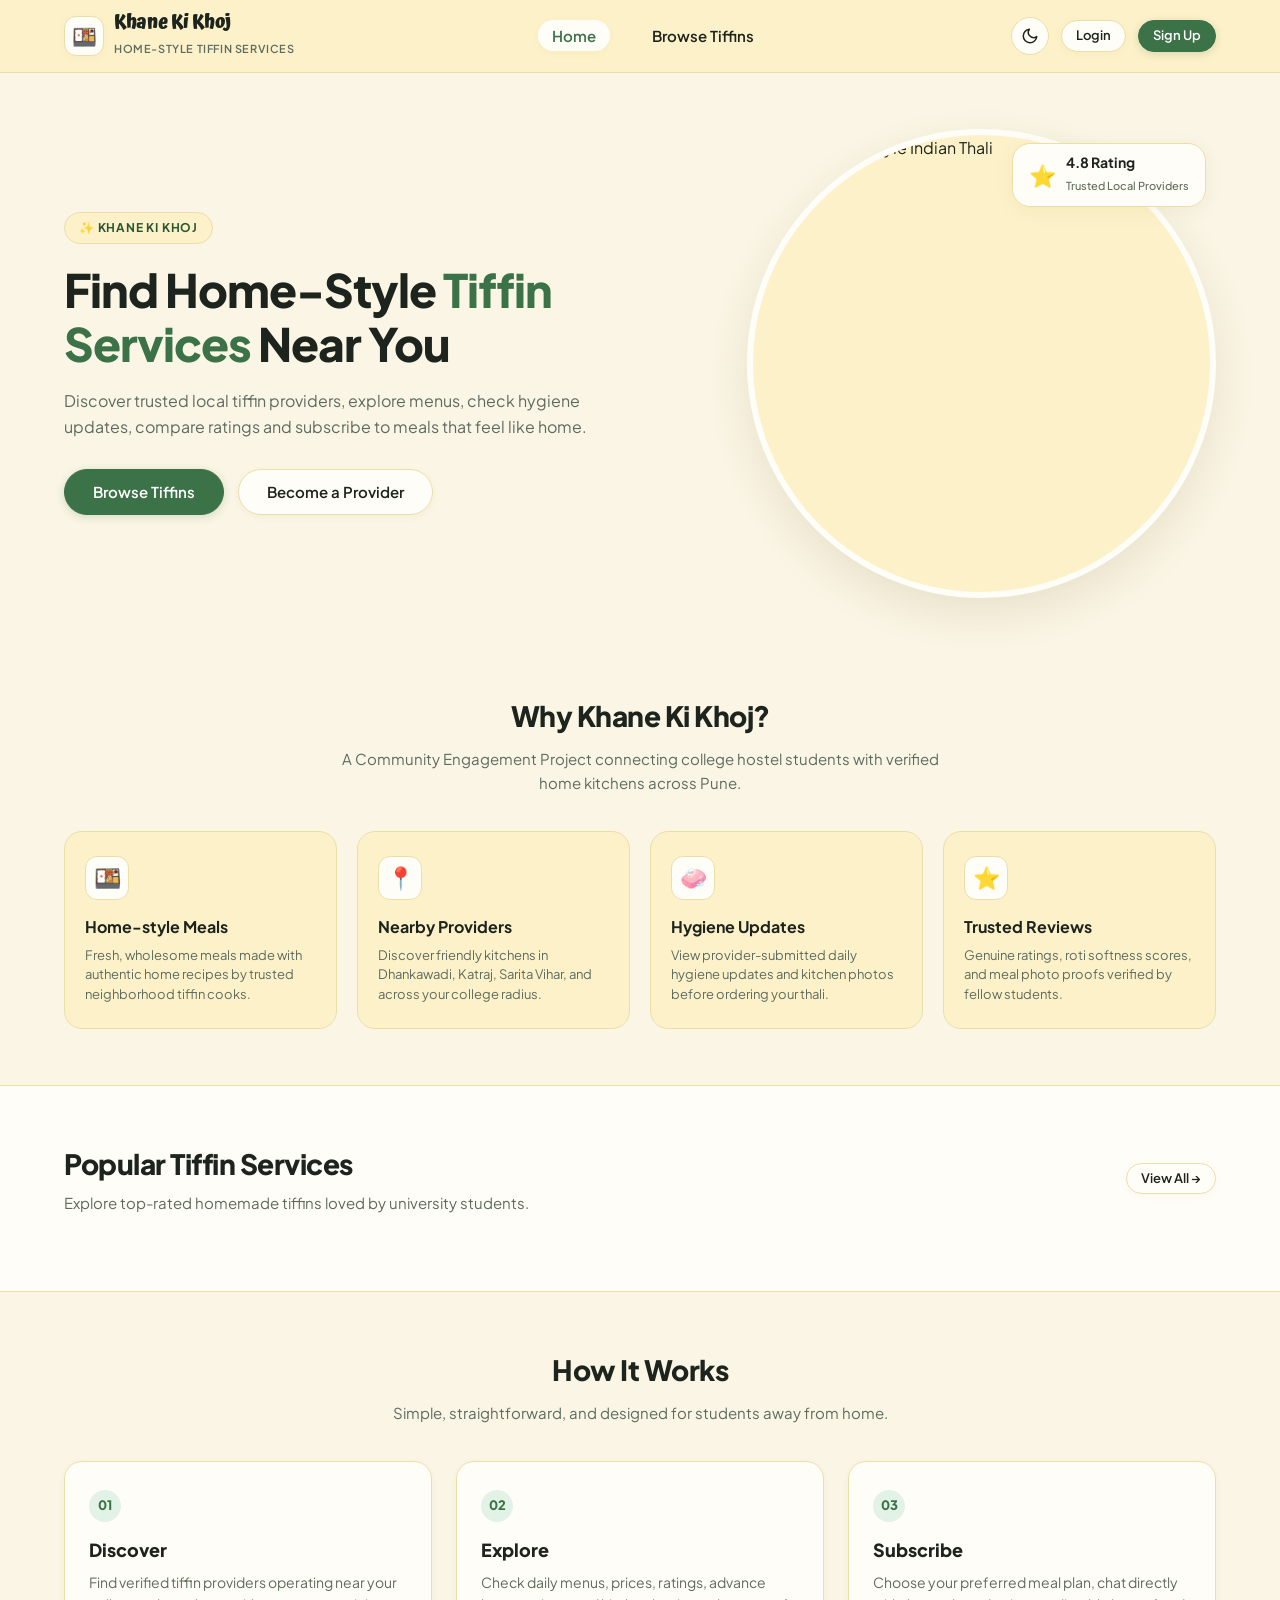
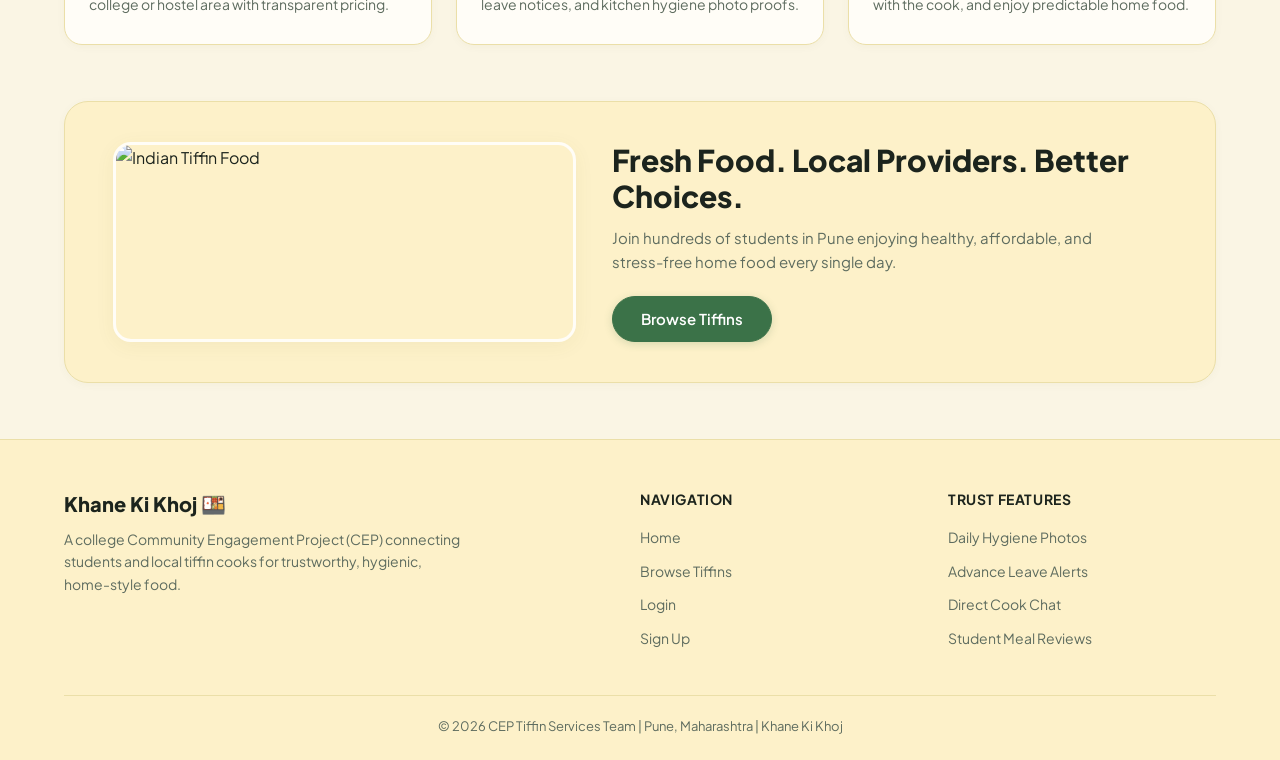
==== commit 86ba7b7e: "dark theme added" ====
--- a/frontend/index.html
+++ b/frontend/index.html
@@ -4,7 +4,8 @@
   <meta charset="UTF-8">
   <meta name="viewport" content="width=device-width, initial-scale=1.0">
   <title>Khane Ki Khoj | Find Home-Style Tiffin Services Near You</title>
-  <link rel="stylesheet" href="css/style.css">
+  <script src="js/theme.js"></script>
+    <link rel="stylesheet" href="css/style.css">
   <link rel="stylesheet" href="css/dashboard.css">
   <link rel="stylesheet" href="css/responsive.css">
 </head>
--- a/frontend/css/style.css
+++ b/frontend/css/style.css
@@ -4,6 +4,7 @@
    ========================================================================== */
 
 @import url('https://fonts.googleapis.com/css2?family=Plus+Jakarta+Sans:wght@400;500;600;700;800&display=swap');
+@import url('https://fonts.googleapis.com/css2?family=Atma:wght@400;500;600;700&display=swap');
 
 :root {
   /* Warm Pastel Palette inspired by Figma reference */
@@ -50,6 +51,69 @@
   --container-width: 1200px;
 }
 
+/* ================= Dark Theme Palette ================= */
+[data-theme="dark"] {
+  /* Warm Charcoal / Earthy Dark Palette */
+  --bg-page: #171914;             /* Deep warm charcoal / brown-black */
+  --bg-surface: #22251F;          /* Cards & surface: slightly lighter warm charcoal */
+  --bg-subtle: #2A2D24;           /* Secondary surfaces / header / footer */
+  --bg-card-highlight: #303326;   /* Subtle warm highlight */
+  --bg-accent-soft: #423F26;      /* Muted warm mustard/yellow accent */
+
+  /* Borders */
+  --border-warm: #444638;         /* Subtle dark olive/beige border */
+  --border-subtle: #33362B;       /* Extra delicate border */
+  --border-hover: #626448;        /* Hover border */
+
+  /* Accent Colors */
+  --accent-green: #4E9B5F;        /* Muted forest green, adjusted for dark background */
+  --accent-green-soft: #1E3324;   /* Deep sage green tint */
+  --accent-green-dark: #62B875;   /* Brighter green for hover states */
+  --accent-orange: #F59E0B;       /* Warm honey amber */
+  --accent-orange-soft: #382B14;  /* Deep amber tint */
+  --accent-red: #EF4444;          /* Warm alert red */
+  --accent-red-soft: #381A1A;     /* Deep alert tint */
+
+  /* Typography Colors */
+  --text-main: #F7F3E7;           /* Warm off-white */
+  --text-muted: #B8B8AA;          /* Muted warm gray/sage */
+  --text-light: #858679;          /* Soft placeholder / label text */
+  --text-white: #FFFFFF;
+
+  /* Shadows for dark mode (ambient depth) */
+  --shadow-sm: 0 2px 8px rgba(0, 0, 0, 0.3);
+  --shadow-md: 0 4px 20px rgba(0, 0, 0, 0.4);
+  --shadow-lg: 0 10px 30px rgba(0, 0, 0, 0.55);
+}
+
+/* ================= Smooth Theme Transition ================= */
+body,
+.navbar,
+.card,
+.feature-card,
+.provider-card,
+.how-card,
+.stat-card,
+.data-table,
+.filter-bar,
+.modal-box,
+.auth-split-card,
+.chat-container,
+.chat-sidebar,
+.chat-main,
+.chat-input-bar,
+.footer,
+.btn,
+.theme-toggle-btn,
+.notification-bell-btn,
+.notifications-dropdown,
+.form-control,
+input,
+select,
+textarea {
+  transition: background-color 0.25s ease, border-color 0.25s ease, color 0.25s ease, box-shadow 0.25s ease;
+}
+
 /* ================= Reset & Base ================= */
 * {
   margin: 0;
@@ -129,6 +193,7 @@
 }
 
 .brand-text h1 {
+  font-family: 'Atma', sans-serif;
   font-size: 19px;
   font-weight: 800;
   color: var(--text-main);
@@ -969,3 +1034,109 @@
   font-size: 13px;
   font-weight: 700;
 }
+
+/* ================= Theme Toggle Button ================= */
+.theme-toggle-btn {
+  background: var(--bg-surface);
+  border: 1px solid var(--border-warm);
+  width: 38px;
+  height: 38px;
+  border-radius: var(--radius-full);
+  display: inline-flex;
+  align-items: center;
+  justify-content: center;
+  cursor: pointer;
+  color: var(--text-main);
+  transition: all 0.2s ease;
+  padding: 0;
+  outline: none;
+  flex-shrink: 0;
+}
+
+.theme-toggle-btn:hover {
+  background: var(--bg-subtle);
+  border-color: var(--border-hover);
+  color: var(--accent-orange);
+  transform: translateY(-1px);
+}
+
+.theme-toggle-btn:focus-visible {
+  outline: 2px solid var(--accent-green);
+  outline-offset: 2px;
+}
+
+.theme-toggle-btn svg {
+  display: block;
+  pointer-events: none;
+}
+
+/* ================= Dark Theme Overrides (Style Components) ================= */
+[data-theme="dark"] .badge-veg {
+  background-color: #17331E;
+  color: #6FCF82;
+  border-color: #2D5A36;
+}
+
+[data-theme="dark"] .badge-nonveg {
+  background-color: #381919;
+  color: #F87171;
+  border-color: #5C2525;
+}
+
+[data-theme="dark"] .badge-special {
+  background-color: var(--accent-orange-soft);
+  color: var(--accent-orange);
+  border-color: #59471E;
+}
+
+[data-theme="dark"] .notifications-dropdown {
+  background: var(--bg-surface);
+  border-color: var(--border-warm);
+  box-shadow: 0 10px 30px rgba(0, 0, 0, 0.6);
+}
+
+[data-theme="dark"] .notif-item.unread {
+  background: #272B20;
+  border-left-color: var(--accent-green);
+}
+
+[data-theme="dark"] .notif-item:hover {
+  background: var(--bg-card-highlight);
+}
+
+[data-theme="dark"] .notification-bell-btn:hover {
+  background: var(--bg-subtle);
+}
+
+[data-theme="dark"] .btn-secondary:hover {
+  background-color: var(--bg-subtle);
+  border-color: var(--border-hover);
+}
+
+[data-theme="dark"] .btn-outline {
+  color: var(--text-main);
+  border-color: var(--border-warm);
+}
+
+[data-theme="dark"] .btn-outline:hover {
+  background-color: var(--bg-subtle);
+  border-color: var(--border-hover);
+}
+
+[data-theme="dark"] .user-nav-pill {
+  background-color: var(--bg-surface);
+  border-color: var(--border-warm);
+  color: var(--text-main);
+}
+
+[data-theme="dark"] .user-nav-pill:hover {
+  background-color: var(--bg-subtle);
+}
+
+[data-theme="dark"] .toast {
+  background-color: var(--bg-surface);
+  color: var(--text-main);
+  border-color: var(--border-warm);
+  box-shadow: 0 10px 30px rgba(0, 0, 0, 0.6);
+}
+
--- a/frontend/css/dashboard.css
+++ b/frontend/css/dashboard.css
@@ -529,7 +529,9 @@
   background-color: #FFFDF5;
 }
 
-/* ================= Chat Interface ================= */
+/* ================= Chat Interface — Khane Ki Khoj Custom Design ================= */
+
+/* ---- Chat page layout ---- */
 .chat-page-wrapper {
   padding: 16px 0 20px;
   flex: 1;
@@ -540,20 +542,20 @@
 
 .chat-container {
   display: grid;
-  grid-template-columns: 320px 1fr;
+  grid-template-columns: 300px 1fr;
   height: calc(100vh - 72px - 54px - 36px);
   min-height: 480px;
-  max-height: 840px;
-  background: var(--bg-surface);
-  border: 1px solid var(--border-warm);
-  border-radius: var(--radius-md);
+  max-height: 860px;
+  border: 1.5px solid #EBDFA8;
+  border-radius: 16px;
   overflow: hidden;
-  box-shadow: var(--shadow-md);
-}
-
+  box-shadow: 0 4px 32px rgba(60, 45, 10, 0.10);
+}
+
+/* ---- Sidebar ---- */
 .chat-sidebar {
-  background: var(--bg-subtle);
-  border-right: 1px solid var(--border-warm);
+  background: #FDF1C9;
+  border-right: 1.5px solid #EBDFA8;
   display: flex;
   flex-direction: column;
   min-height: 0;
@@ -562,12 +564,14 @@
 }
 
 .chat-sidebar-header {
-  padding: 18px 20px;
-  border-bottom: 1px solid var(--border-warm);
-  font-size: 16px;
-  font-weight: 800;
-  color: var(--text-main);
+  padding: 18px 20px 16px;
+  border-bottom: 1.5px solid #EBDFA8;
+  font-size: 15px;
+  font-weight: 800;
+  color: #1C241D;
   flex-shrink: 0;
+  letter-spacing: -0.2px;
+  background: linear-gradient(135deg, #FDF1C9 0%, #FAE99B 100%);
 }
 
 .chat-conversations-list {
@@ -575,170 +579,317 @@
   min-height: 0;
   overflow-y: auto;
   overflow-x: hidden;
+  padding: 8px 0;
+}
+
+/* Scrollbar for sidebar */
+.chat-conversations-list::-webkit-scrollbar {
+  width: 4px;
+}
+.chat-conversations-list::-webkit-scrollbar-track {
+  background: transparent;
+}
+.chat-conversations-list::-webkit-scrollbar-thumb {
+  background: #D8C97A;
+  border-radius: 99px;
 }
 
 .chat-conv-item {
   display: flex;
   align-items: center;
   gap: 12px;
-  padding: 14px 18px;
-  border-bottom: 1px solid var(--border-subtle);
+  padding: 12px 16px;
+  margin: 4px 8px;
+  border-radius: 12px;
+  border: 1px solid transparent;
   cursor: pointer;
-  transition: all 0.15s ease;
+  transition: all 0.18s ease;
 }
 
 .chat-conv-item:hover {
-  background-color: rgba(255, 255, 255, 0.7);
+  background: rgba(255, 255, 255, 0.75);
+  border-color: #EBDFA8;
 }
 
 .chat-conv-item.active {
-  background-color: var(--bg-surface);
-  border-left: 3.5px solid var(--accent-green);
-}
-
+  background: #FFFDF7;
+  border: 1.5px solid #D8C97A;
+  box-shadow: 0 2px 10px rgba(60, 45, 10, 0.08);
+}
+
+/* Avatar: tiffin-box emoji inside warm circle */
 .chat-conv-avatar {
+  width: 42px;
+  height: 42px;
+  border-radius: 50%;
+  background: linear-gradient(135deg, #E3F2E6 0%, #C6E6CC 100%);
+  color: #2E6B3E;
+  display: flex;
+  align-items: center;
+  justify-content: center;
+  font-weight: 800;
+  font-size: 15px;
+  flex-shrink: 0;
+  border: 1.5px solid #B8DCBF;
+  box-shadow: 0 1px 6px rgba(46, 107, 62, 0.10);
+  position: relative;
+}
+
+/* Green active dot on avatar */
+.chat-conv-item.active .chat-conv-avatar::after {
+  content: '';
+  position: absolute;
+  bottom: 1px;
+  right: 1px;
+  width: 9px;
+  height: 9px;
+  background: #3B7248;
+  border: 2px solid #FFFDF7;
+  border-radius: 50%;
+}
+
+.chat-conv-info {
+  flex: 1;
+  min-width: 0;
+}
+
+.chat-conv-name {
+  font-size: 13.5px;
+  font-weight: 700;
+  color: #1C241D;
+  white-space: nowrap;
+  overflow: hidden;
+  text-overflow: ellipsis;
+}
+
+.chat-conv-last-msg {
+  font-size: 11.5px;
+  color: #5E6C5F;
+  white-space: nowrap;
+  overflow: hidden;
+  text-overflow: ellipsis;
+  margin-top: 3px;
+}
+
+/* ---- Main chat panel ---- */
+.chat-main {
+  display: flex;
+  flex-direction: column;
+  min-height: 0;
+  height: 100%;
+  overflow: hidden;
+  background: #FFF8E5;
+}
+
+/* ---- Chat header ---- */
+.chat-header {
+  padding: 14px 24px;
+  border-bottom: 1.5px solid #EBDFA8;
+  background: #FFFDF7;
+  display: flex;
+  align-items: center;
+  justify-content: space-between;
+  flex-shrink: 0;
+  box-shadow: 0 1px 6px rgba(60, 45, 10, 0.05);
+}
+
+.chat-header-avatar {
+  width: 38px;
+  height: 38px;
+  border-radius: 50%;
+  background: linear-gradient(135deg, #E3F2E6 0%, #C6E6CC 100%);
+  border: 1.5px solid #B8DCBF;
+  display: flex;
+  align-items: center;
+  justify-content: center;
+  font-size: 18px;
+  flex-shrink: 0;
+  margin-right: 12px;
+}
+
+.chat-header-user {
+  display: flex;
+  align-items: center;
+}
+
+.chat-header-user h3 {
+  font-size: 15px;
+  font-weight: 800;
+  color: #1C241D;
+  letter-spacing: -0.2px;
+}
+
+.chat-header-user span {
+  font-size: 11.5px;
+  color: #3B7248;
+  font-weight: 600;
+  display: flex;
+  align-items: center;
+  gap: 4px;
+  margin-top: 2px;
+}
+
+.chat-header-user span::before {
+  content: '●';
+  font-size: 8px;
+  color: #3B7248;
+}
+
+/* Brand mark in header */
+.chat-header-brand {
+  font-size: 20px;
+  opacity: 0.35;
+}
+
+/* ---- Message area with subtle tiffin pattern ---- */
+.chat-messages {
+  flex: 1;
+  min-height: 0;
+  padding: 20px 28px;
+  overflow-y: auto;
+  overflow-x: hidden;
+  display: flex;
+  flex-direction: column;
+  gap: 14px;
+  background-color: #FFF8E5;
+  /* Subtle tiffin/leaf SVG pattern at very low opacity */
+  background-image: url("data:image/svg+xml,%3Csvg xmlns='http://www.w3.org/2000/svg' width='80' height='80' viewBox='0 0 80 80'%3E%3Cg fill='none' stroke='%23C8A826' stroke-width='1' opacity='0.08'%3E%3Cellipse cx='20' cy='18' rx='8' ry='5'/%3E%3Crect x='14' y='20' width='12' height='7' rx='2'/%3E%3Cline x1='20' y1='27' x2='20' y2='31'/%3E%3Cellipse cx='20' cy='31' rx='5' ry='2'/%3E%3Ccircle cx='58' cy='22' r='7'/%3E%3Cpath d='M52 22 Q55 16 58 22 Q61 16 64 22'/%3E%3Cpath d='M42 52 Q44 46 48 50 Q52 44 54 52'/%3E%3Ccircle cx='48' cy='56' r='5'/%3E%3Cpath d='M14 58 Q18 52 22 56 Q26 50 28 58'/%3E%3Cellipse cx='21' cy='60' rx='7' ry='3'/%3E%3C/g%3E%3C/svg%3E");
+  background-repeat: repeat;
+}
+
+/* Scrollbar for messages */
+.chat-messages::-webkit-scrollbar {
+  width: 5px;
+}
+.chat-messages::-webkit-scrollbar-track {
+  background: transparent;
+}
+.chat-messages::-webkit-scrollbar-thumb {
+  background: #CEBD6B;
+  border-radius: 99px;
+}
+
+/* ---- Message bubbles ---- */
+.message-bubble {
+  max-width: 65%;
+  padding: 11px 16px 9px;
+  font-size: 14px;
+  line-height: 1.5;
+  word-break: break-word;
+  overflow-wrap: break-word;
+  position: relative;
+}
+
+/* Incoming: buttery yellow — tiffin-note warmth */
+.message-received {
+  align-self: flex-start;
+  background: #FFF1C7;
+  color: #3B3425;
+  border: 1px solid #E6CE8A;
+  border-radius: 18px 18px 18px 6px;
+  box-shadow: 0 1px 6px rgba(60, 45, 10, 0.07);
+}
+
+/* Outgoing: golden-beige — slightly richer, still warm */
+.message-sent {
+  align-self: flex-end;
+  background: #F6DFA0;
+  color: #3B3425;
+  border: 1px solid #DFC47D;
+  border-radius: 18px 18px 6px 18px;
+  box-shadow: 0 1px 6px rgba(60, 45, 10, 0.09);
+}
+
+/* Timestamps */
+.message-time {
+  font-size: 11px;
+  margin-top: 5px;
+  display: block;
+}
+
+.message-received .message-time {
+  color: #8A7A50;
+  text-align: left;
+}
+
+.message-sent .message-time {
+  color: #7A6535;
+  text-align: right;
+}
+
+/* ---- Input bar ---- */
+.chat-input-bar {
+  padding: 14px 20px;
+  border-top: 1.5px solid #EBDFA8;
+  background: #FFFDF7;
+  display: flex;
+  gap: 10px;
+  align-items: center;
+  flex-shrink: 0;
+}
+
+.chat-input-bar input {
+  flex: 1;
+  padding: 10px 20px;
+  border: 1.5px solid #EBDFA8;
+  border-radius: 999px;
+  outline: none;
+  font-family: inherit;
+  font-size: 14px;
+  background: #FFF8E5;
+  color: #1C241D;
+  transition: border-color 0.2s ease, background 0.2s ease;
+}
+
+.chat-input-bar input::placeholder {
+  color: #9FAD9F;
+}
+
+.chat-input-bar input:focus {
+  border-color: #3B7248;
+  background: #FFFDF7;
+  box-shadow: 0 0 0 3px rgba(59, 114, 72, 0.08);
+}
+
+/* Send button: compact muted green circle */
+.chat-send-btn {
   width: 40px;
   height: 40px;
   border-radius: 50%;
-  background: var(--accent-green-soft);
-  color: var(--accent-green-dark);
+  background: #3B7248;
+  border: none;
+  cursor: pointer;
   display: flex;
   align-items: center;
   justify-content: center;
-  font-weight: 700;
-  font-size: 15px;
   flex-shrink: 0;
-  border: 1px solid rgba(59, 114, 72, 0.2);
-}
-
-.chat-conv-info {
-  flex: 1;
-  min-width: 0;
-}
-
-.chat-conv-name {
-  font-size: 14px;
-  font-weight: 700;
-  color: var(--text-main);
-  white-space: nowrap;
-  overflow: hidden;
-  text-overflow: ellipsis;
-}
-
-.chat-conv-last-msg {
-  font-size: 12px;
-  color: var(--text-muted);
-  white-space: nowrap;
-  overflow: hidden;
-  text-overflow: ellipsis;
-  margin-top: 2px;
-}
-
-.chat-main {
-  display: flex;
-  flex-direction: column;
-  min-height: 0;
-  height: 100%;
-  background: var(--bg-surface);
-  overflow: hidden;
-}
-
-.chat-header {
-  padding: 16px 24px;
-  border-bottom: 1px solid var(--border-warm);
-  background: var(--bg-surface);
-  display: flex;
-  align-items: center;
-  justify-content: space-between;
-  flex-shrink: 0;
-}
-
-.chat-header-user h3 {
-  font-size: 16px;
-  font-weight: 800;
-  color: var(--text-main);
-}
-
-.chat-header-user span {
-  font-size: 12px;
-  color: var(--text-muted);
-}
-
-.chat-messages {
-  flex: 1;
-  min-height: 0;
-  padding: 24px;
-  overflow-y: auto;
-  overflow-x: hidden;
-  display: flex;
-  flex-direction: column;
-  gap: 12px;
-  background-color: #FAF6EB;
-}
-
-.message-bubble {
-  max-width: 68%;
-  padding: 10px 16px;
-  border-radius: var(--radius-md);
-  font-size: 14px;
-  line-height: 1.45;
-  box-shadow: 0 1px 4px rgba(0,0,0,0.04);
-  word-break: break-word;
-  overflow-wrap: break-word;
-}
-
-.message-sent {
-  align-self: flex-end;
-  background-color: #DDEFD9;
-  color: #17381E;
-  border: 1px solid #C5E3BE;
-  border-bottom-right-radius: 4px;
-}
-
-.message-received {
-  align-self: flex-start;
-  background-color: #FFFFFF;
-  color: var(--text-main);
-  border: 1px solid var(--border-subtle);
-  border-bottom-left-radius: 4px;
-}
-
-.message-time {
-  font-size: 10px;
-  color: var(--text-light);
-  text-align: right;
-  margin-top: 4px;
-}
-
-.chat-input-bar {
-  padding: 16px 20px;
-  border-top: 1px solid var(--border-warm);
-  background: var(--bg-surface);
-  display: flex;
-  gap: 12px;
-  align-items: center;
-  flex-shrink: 0;
-}
-
-.chat-input-bar input {
-  flex: 1;
-  padding: 10px 16px;
-  border: 1.5px solid var(--border-warm);
-  border-radius: var(--radius-full);
-  outline: none;
-  font-family: inherit;
-  font-size: 14px;
-  background-color: #FAF6EB;
-  color: var(--text-main);
-}
-
-.chat-input-bar input:focus {
-  border-color: var(--accent-green);
-  background-color: #FFFFFF;
-}
-
+  transition: background 0.2s ease, transform 0.15s ease;
+  box-shadow: 0 2px 8px rgba(59, 114, 72, 0.25);
+  padding: 0;
+}
+
+.chat-send-btn:hover:not(:disabled) {
+  background: #2E5A39;
+  transform: scale(1.06);
+}
+
+.chat-send-btn:disabled {
+  background: #A8BFAC;
+  cursor: not-allowed;
+  box-shadow: none;
+  transform: none;
+}
+
+.chat-send-btn svg {
+  width: 17px;
+  height: 17px;
+  fill: #FFFFFF;
+  display: block;
+}
+
+/* ---- Footer ---- */
 .chat-footer {
-  padding: 12px 0;
+  padding: 10px 0;
   margin-top: auto;
   flex-shrink: 0;
 }
@@ -972,3 +1123,243 @@
   justify-content: flex-end;
   gap: 12px;
 }
+
+/* ================= Dark Theme Overrides (Dashboard, Auth, Chat, Modals) ================= */
+[data-theme="dark"] .form-control,
+[data-theme="dark"] input[type="text"],
+[data-theme="dark"] input[type="email"],
+[data-theme="dark"] input[type="password"],
+[data-theme="dark"] input[type="number"],
+[data-theme="dark"] input[type="date"],
+[data-theme="dark"] select,
+[data-theme="dark"] textarea {
+  background-color: var(--bg-surface);
+  color: var(--text-main);
+  border-color: var(--border-warm);
+}
+
+[data-theme="dark"] .form-control:focus,
+[data-theme="dark"] input:focus,
+[data-theme="dark"] select:focus,
+[data-theme="dark"] textarea:focus {
+  background-color: var(--bg-subtle);
+  border-color: var(--accent-green);
+  color: var(--text-main);
+}
+
+[data-theme="dark"] input::placeholder,
+[data-theme="dark"] textarea::placeholder {
+  color: var(--text-light);
+}
+
+[data-theme="dark"] .availability-status-card.unavailable {
+  background: #382E14;
+  border-color: #59471E;
+  color: #FBBF24;
+}
+
+[data-theme="dark"] .availability-status-card.available {
+  background: #17331E;
+  border-color: #2D5A36;
+  color: #6FCF82;
+}
+
+[data-theme="dark"] .data-table tr:hover td {
+  background-color: var(--bg-card-highlight);
+}
+
+/* ---- Dark chat: Khane Ki Khoj at night ---- */
+[data-theme="dark"] .chat-container {
+  border-color: #514B35;
+  box-shadow: 0 4px 40px rgba(0, 0, 0, 0.40);
+}
+
+[data-theme="dark"] .chat-sidebar {
+  background: #2B2920;
+  border-right-color: #514B35;
+}
+
+[data-theme="dark"] .chat-sidebar-header {
+  background: linear-gradient(135deg, #2B2920 0%, #33301F 100%);
+  border-bottom-color: #514B35;
+  color: #FFF7DD;
+}
+
+[data-theme="dark"] .chat-conversations-list::-webkit-scrollbar-thumb {
+  background: #6B5F2E;
+}
+
+[data-theme="dark"] .chat-conv-item:hover {
+  background: rgba(255, 247, 220, 0.07);
+  border-color: #514B35;
+}
+
+[data-theme="dark"] .chat-conv-item.active {
+  background: #302E20;
+  border: 1.5px solid #7A6D35;
+  box-shadow: 0 2px 10px rgba(0,0,0,0.20);
+}
+
+[data-theme="dark"] .chat-conv-avatar {
+  background: linear-gradient(135deg, #304B35 0%, #253B29 100%);
+  border-color: #3D6645;
+  color: #8FCA9A;
+}
+
+[data-theme="dark"] .chat-conv-item.active .chat-conv-avatar::after {
+  background: #6FA878;
+  border-color: #302E20;
+}
+
+[data-theme="dark"] .chat-conv-name {
+  color: #FFF7DD;
+}
+
+[data-theme="dark"] .chat-conv-last-msg {
+  color: #B8B09A;
+}
+
+[data-theme="dark"] .chat-main {
+  background: #26241C;
+}
+
+[data-theme="dark"] .chat-header {
+  background: #2B2920;
+  border-bottom-color: #514B35;
+  box-shadow: 0 1px 6px rgba(0, 0, 0, 0.20);
+}
+
+[data-theme="dark"] .chat-header-avatar {
+  background: linear-gradient(135deg, #304B35 0%, #253B29 100%);
+  border-color: #3D6645;
+}
+
+[data-theme="dark"] .chat-header-user h3 {
+  color: #FFF7DD;
+}
+
+[data-theme="dark"] .chat-header-user span {
+  color: #6FA878;
+}
+
+[data-theme="dark"] .chat-header-user span::before {
+  color: #6FA878;
+}
+
+[data-theme="dark"] .chat-messages {
+  background-color: #26241C;
+  background-image: url("data:image/svg+xml,%3Csvg xmlns='http://www.w3.org/2000/svg' width='80' height='80' viewBox='0 0 80 80'%3E%3Cg fill='none' stroke='%23D6B34A' stroke-width='1' opacity='0.04'%3E%3Cellipse cx='20' cy='18' rx='8' ry='5'/%3E%3Crect x='14' y='20' width='12' height='7' rx='2'/%3E%3Cline x1='20' y1='27' x2='20' y2='31'/%3E%3Cellipse cx='20' cy='31' rx='5' ry='2'/%3E%3Ccircle cx='58' cy='22' r='7'/%3E%3Cpath d='M52 22 Q55 16 58 22 Q61 16 64 22'/%3E%3Cpath d='M42 52 Q44 46 48 50 Q52 44 54 52'/%3E%3Ccircle cx='48' cy='56' r='5'/%3E%3Cpath d='M14 58 Q18 52 22 56 Q26 50 28 58'/%3E%3Cellipse cx='21' cy='60' rx='7' ry='3'/%3E%3C/g%3E%3C/svg%3E");
+}
+
+[data-theme="dark"] .chat-messages::-webkit-scrollbar-thumb {
+  background: #5A5229;
+}
+
+[data-theme="dark"] .message-received {
+  background: #3A3324;
+  color: #FFF4D2;
+  border: 1px solid #5A4D31;
+  box-shadow: 0 1px 6px rgba(0,0,0,0.18);
+}
+
+[data-theme="dark"] .message-received .message-time {
+  color: #9A8B65;
+}
+
+[data-theme="dark"] .message-sent {
+  background: #514326;
+  color: #FFF4D2;
+  border: 1px solid #6A5830;
+  box-shadow: 0 1px 6px rgba(0,0,0,0.18);
+}
+
+[data-theme="dark"] .message-sent .message-time {
+  color: #B89B5A;
+}
+
+[data-theme="dark"] .chat-input-bar {
+  background: #2B2920;
+  border-top-color: #514B35;
+}
+
+[data-theme="dark"] .chat-input-bar input {
+  background: #211F17;
+  border-color: #514B35;
+  color: #FFF7DD;
+}
+
+[data-theme="dark"] .chat-input-bar input::placeholder {
+  color: #6B6353;
+}
+
+[data-theme="dark"] .chat-input-bar input:focus {
+  background: #26241C;
+  border-color: #6FA878;
+  box-shadow: 0 0 0 3px rgba(111, 168, 120, 0.10);
+}
+
+[data-theme="dark"] .chat-send-btn {
+  background: #4A7D57;
+  box-shadow: 0 2px 8px rgba(0,0,0,0.30);
+}
+
+[data-theme="dark"] .chat-send-btn:hover:not(:disabled) {
+  background: #5C9669;
+}
+
+[data-theme="dark"] .chat-send-btn:disabled {
+  background: #3A3D32;
+}
+
+[data-theme="dark"] .demo-credentials-box {
+  background: var(--bg-subtle);
+  border-color: var(--border-warm);
+  color: var(--text-main);
+}
+
+[data-theme="dark"] .role-card-option {
+  background-color: var(--bg-surface);
+  border-color: var(--border-warm);
+}
+
+[data-theme="dark"] .role-card-option:hover {
+  background-color: var(--bg-card-highlight);
+  border-color: var(--border-hover);
+}
+
+[data-theme="dark"] .role-card-option.selected {
+  background-color: #213322;
+  border-color: var(--accent-green);
+}
+
+[data-theme="dark"] .role-card-avatar {
+  background: var(--bg-subtle);
+  border-color: var(--border-warm);
+}
+
+[data-theme="dark"] .auth-form-column {
+  background: var(--bg-surface);
+}
+
+[data-theme="dark"] .modal-overlay {
+  background: rgba(12, 14, 11, 0.75);
+}
+
+[data-theme="dark"] .modal-box {
+  background: var(--bg-surface);
+  border-color: var(--border-warm);
+  box-shadow: 0 10px 40px rgba(0, 0, 0, 0.7);
+}
+
+[data-theme="dark"] .modal-header,
+[data-theme="dark"] .modal-footer {
+  background: var(--bg-subtle);
+  border-color: var(--border-warm);
+}
+
+[data-theme="dark"] #prof-leave-alert {
+  background: #381919 !important;
+  border-color: #5C2525 !important;
+  color: #FCA5A5 !important;
+}
+
--- a/frontend/css/responsive.css
+++ b/frontend/css/responsive.css
@@ -113,7 +113,7 @@
   .chat-sidebar {
     height: 180px;
     border-right: none;
-    border-bottom: 1.5px solid var(--border-warm);
+    border-bottom: 1.5px solid #EBDFA8;
     display: flex;
     flex-direction: column;
     min-height: 0;
